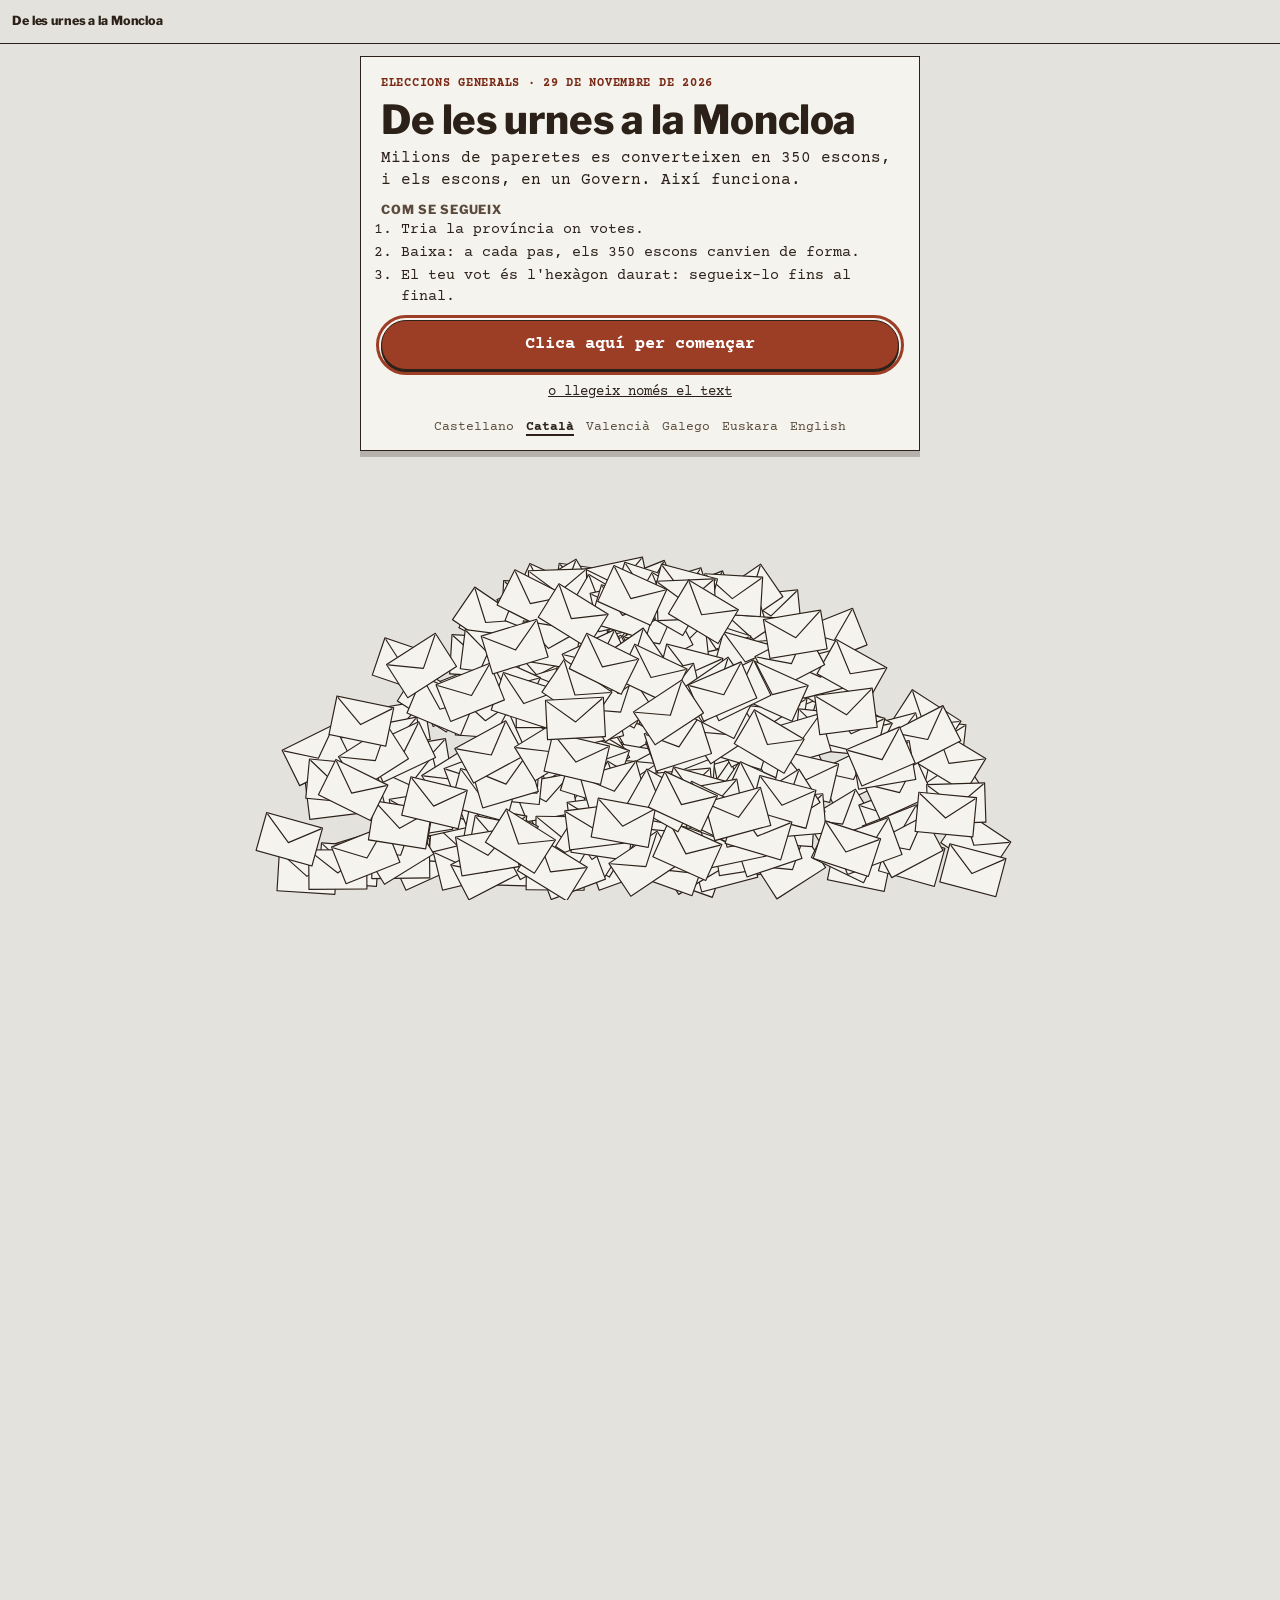
==== ca/index.html @ 4e06d9ca "Detalles de lectura: subrayado del glosario sin descolocar las líneas, nota que lo explica, el calen" ====
<!DOCTYPE html>
<!-- Generado con herramientas/idiomas.py a partir de index.html, idiomas/ca.txt y js/idiomas/ca.js. No editar a mano. -->
<html lang="ca">
<head>
<meta charset="utf-8">
<meta name="viewport" content="width=device-width, initial-scale=1">
<title>De les urnes a la Moncloa · Com funcionen les eleccions del 29N</title>
<meta name="description" content="Què es vota el 29N i com es passa d'una papereta a un Govern, explicat amb els 350 escons del Congrés.">
<meta name="author" content="Guillermo Astiaso">
<meta name="theme-color" content="#E4E2DC">
<link rel="canonical" href="https://gastiaso.github.io/de-las-urnas-a-la-moncloa/ca/">
<link rel="alternate" hreflang="es" href="https://gastiaso.github.io/de-las-urnas-a-la-moncloa/">
<link rel="alternate" hreflang="ca" href="https://gastiaso.github.io/de-las-urnas-a-la-moncloa/ca/">
<link rel="alternate" hreflang="ca-valencia" href="https://gastiaso.github.io/de-las-urnas-a-la-moncloa/va/">
<link rel="alternate" hreflang="gl" href="https://gastiaso.github.io/de-las-urnas-a-la-moncloa/gl/">
<link rel="alternate" hreflang="eu" href="https://gastiaso.github.io/de-las-urnas-a-la-moncloa/eu/">
<link rel="alternate" hreflang="en" href="https://gastiaso.github.io/de-las-urnas-a-la-moncloa/en/">
<link rel="alternate" hreflang="x-default" href="https://gastiaso.github.io/de-las-urnas-a-la-moncloa/">
<link rel="icon" href="../img/favicon.svg" type="image/svg+xml">
<link rel="apple-touch-icon" href="../img/icono-180.png">
<meta property="og:type" content="website">
<meta property="og:locale" content="ca_ES">
<meta property="og:site_name" content="De les urnes a la Moncloa">
<meta property="og:title" content="De les urnes a la Moncloa">
<meta property="og:description" content="Què es vota el 29N i com es passa d'una papereta a un Govern, explicat amb els 350 escons del Congrés.">
<meta property="og:url" content="https://gastiaso.github.io/de-las-urnas-a-la-moncloa/ca/">
<meta property="og:image" content="https://gastiaso.github.io/de-las-urnas-a-la-moncloa/img/compartir.jpg">
<meta property="og:image:width" content="1200">
<meta property="og:image:height" content="630">
<meta property="og:image:alt" content="Els 350 escons del Congrés dibuixats com a hexàgons sobre el mapa d'Espanya, amb el títol «De las urnas a la Moncloa».">
<meta name="twitter:card" content="summary_large_image">
<link rel="preload" href="../fuentes/courier-prime-latin-400-normal.woff2" as="font" type="font/woff2" crossorigin>
<link rel="preload" href="../fuentes/libre-franklin-latin-800-normal.woff2" as="font" type="font/woff2" crossorigin>
<link rel="stylesheet" href="../css/estilo.css">
<noscript><style>
/* sin JavaScript: todo el texto seguido, sin escenario ni juegos */
.bar button,#sliders,#apostar,#resto,.calc,#sen,.selProv,label.sel,.solo-js,#repetirReparto{display:none}
.tip{display:block;position:static;grid-column:1/-1;margin:0 0 8px 122px;background:transparent;color:var(--ink);padding:0}
main{width:auto;max-width:680px;margin:0 auto;padding:56px 10px 24px}.paso{min-height:0;margin-bottom:12px}.pie{width:auto}
</style></noscript>
</head>
<body>
<a class="saltar" href="#salida" id="saltar">Llegeix només el text, sense animació</a>
<header class="bar">
<b>De les urnes a la Moncloa</b>
<button type="button" id="donde" aria-expanded="false" aria-controls="indice">Sortida ▾</button>
</header>
<nav id="indice" hidden aria-label="Ves a un pas"></nav>
<p id="anuncio" class="vh" role="status" aria-live="polite"></p>
<main>

<section class="paso corta" data-k="0" id="salida">
<div class="portada">
<h1>De les urnes a la Moncloa</h1>
<p>Què votes el 29N i com es passa de la teva papereta a un Govern, amb els 350 escons del Congrés.</p>
<p class="nota solo-js">Baixa per començar ↓</p>
<noscript><p class="nota">Aquest navegador no executa JavaScript: només es mostra el text, sense l'escena ni els jocs.</p></noscript>
<p class="prueba" id="avisoPrueba" hidden></p>
<nav class="idiomas" aria-label="Idioma" translate="no">
<a href="../" lang="es" hreflang="es">Castellano</a>
<a href="../ca/" lang="ca" hreflang="ca" aria-current="page">Català</a>
<a href="../va/" lang="ca-valencia" hreflang="ca-valencia">Valencià</a>
<a href="../gl/" lang="gl" hreflang="gl">Galego</a>
<a href="../eu/" lang="eu" hreflang="eu">Euskara</a>
<a href="../en/" lang="en" hreflang="en">English</a>
</nav>
</div>
</section>

<section class="paso" data-k="1">
<article class="tarjeta" aria-labelledby="tit1">
<div class="cuerpo">
<h2 id="tit1">1 · Què es vota</h2>
<p>El 29N no esculls president: esculls els 350 diputats del Congrés, que són els qui l'escullen. Els seus seients, els <button type="button" class="glos" data-g="escano">escons</button>, es reparteixen per <button type="button" class="glos" data-g="circ">circumscripcions</button>: a la pràctica, per províncies.</p>
<p class="nota solo-js">Toca les paraules subratllades per veure què volen dir.</p>
<label class="sel" for="prov">Tria la teva província</label>
<select id="prov" class="selProv"></select>
<p id="provTxt" aria-live="polite"></p>
<p class="nota solo-js">Al mapa, cada hexàgon és un escó: les províncies creixen o s'encongeixen segons els escons que reparteixen, dins de la silueta d'Espanya. Les Canàries, a baix a l'esquerra.</p>
<h3>Saber-ne més</h3>
<details><summary>Per què algunes províncies tenen més escons</summary>
<p>Cada província té d'entrada dos escons; Ceuta i Melilla, un cadascuna. Són 102. Els altres 248 es reparteixen segons la població.</p>
<p>El compte es fa així: es divideix la població de totes les províncies per 248 i en surt una quota. Cada província rep tants escons com vegades cap aquesta quota en la seva població. Els que sobren van a les províncies que s'han quedat més a prop d'aconseguir-ne un més.</p>
<p>Per al 29N s'ha fet servir el padró a 1 de gener de 2025, i la quota és d'uns 197.000 habitants. Madrid en suma 36 als seus dos de sortida i n'escull 38; Sòria no arriba a la quota i es queda amb els seus dos.</p>
<p class="nota">Fonts: LOREG (la llei electoral), art. 162; Reial decret 806/2026, annex; Reial decret 1117/2025, annex. La xifra de 102 és la suma de 50 províncies per dos, més Ceuta i Melilla. La quota (197.355) és un càlcul propi, i amb ella surt exactament el repartiment del decret.</p>
</details>
<details><summary>Qui pot votar</summary>
<p>Poden votar els espanyols majors d'edat que estiguin inscrits al <button type="button" class="glos" data-g="censo">cens electoral</button>. La llei només treu el dret de vot a qui sigui condemnat en ferm a perdre'l, i el Codi Penal vigent ja no preveu aquesta pena.</p>
<p>Es vota en persona, a la mesa que et toca, i una sola vegada. Per identificar-te serveix el DNI, el passaport o el carnet de conduir amb foto. El 29N també serveix el DNI al mòbil (aplicació MiDNI); el carnet de conduir de l'aplicació miDGT, no.</p>
<p class="nota">Fonts: LOREG, arts. 2, 3, 4 i 85; Codi Penal, art. 39; Junta Electoral Central, Acord 334/2026.</p>
</details>
<details><summary>Per què el 29 de novembre</summary>
<p>El president del Govern va avançar les eleccions: el decret que va dissoldre les Corts va sortir al BOE, el butlletí oficial de l'Estat, el 6 d'octubre. La llei fixa la votació 54 dies després de la convocatòria, i això cau en diumenge 29 de novembre.</p>
<p>Si un dia calgués repetir les eleccions, el termini seria més curt: 47 dies.</p>
<p class="nota">Fonts: Constitució, art. 115; LOREG, art. 42.1 i disposició addicional setena; Reial decret 806/2026, arts. 1 i 2, publicat al BOE del 6 d'octubre de 2026. El 29 de novembre és el càlcul del dia 54.</p>
</details>
<details><summary>Com és anar a votar</summary>
<p>Els col·legis obren de 9:00 a 20:00, sense interrupció. Votes dues vegades: una papereta blanca per al Congrés i una altra de color sèpia per al Senat, cadascuna al seu sobre.</p>
<p>Pots fer servir la cabina, però no és obligatori. A la mesa dius el teu nom i t'identifiques; el president el repeteix en veu alta, diu «vota» i tu fiques el sobre a l'urna.</p>
<p>El vot és secret: ningú et pot obligar a dir què has votat. Si no pots llegir o manejar les paperetes, et pot ajudar una persona de la teva confiança.</p>
<p class="nota">Fonts: LOREG, arts. 5, 84, 86 i 87; Reial decret 605/1999, art. 4.</p>
</details>
<details><summary>Qui hi ha a la mesa</summary>
<p>La <button type="button" class="glos" data-g="mesael">mesa electoral</button> són tres persones: un president i dos vocals. Surten per sorteig entre els votants d'aquesta mesa que saben llegir i escriure i tenen menys de setanta anys. És obligatori.</p>
<p>Quan tanca el col·legi, ells obren l'urna i compten els vots en públic, d'un en un i en veu alta.</p>
<p class="nota">Fonts: LOREG, arts. 25, 26, 27 i 95.</p>
</details>
<details><summary>Qui vigila les eleccions</summary>
<p>Les <button type="button" class="glos" data-g="junta">juntes electorals</button>. Vetllen perquè el procés sigui net i igual per a tothom, resolen queixes i recursos, vigilen les enquestes i fan el recompte oficial.</p>
<p>Hi ha una Junta Electoral Central, a Madrid, una a cada província i d'altres de zona. La Central la formen vuit magistrats del Tribunal Suprem, escollits per sorteig, i cinc catedràtics de Dret, Ciència Política o Sociologia proposats pels partits amb diputats. A les provincials i a les de zona també són majoria els jutges.</p>
<p class="nota">Fonts: LOREG, arts. 8, 9, 10, 11, 19, 69 i 103.</p>
</details>
<details><summary>Què són les Corts i per a què serveixen</summary>
<p>Les <button type="button" class="glos" data-g="cortes">Corts Generals</button> són el Congrés i el Senat junts. Fan les lleis, aproven els pressupostos i controlen el Govern. S'escullen per a quatre anys.</p>
<p>De les dues cambres, el Congrés és la que escull el president del Govern i la que pot aixecar els <button type="button" class="glos" data-g="veto">vets</button> del Senat.</p>
<p class="nota">Fonts: Constitució, arts. 66, 68.4, 69.6, 90 i 99.</p>
</details>
<details><summary>Com són les llistes</summary>
<p>Al Congrés votes una <button type="button" class="glos" data-g="lista">llista</button> sencera d'un partit, amb tants noms com escons reparteix la teva província. No pots ratllar ningú ni canviar l'ordre: el vot seria nul.</p>
<p>Les llistes alternen dones i homes. S'hi pot presentar qualsevol espanyol major d'edat amb dret de vot, tret d'alguns càrrecs, com ara jutges, militars o policies en actiu.</p>
<p class="nota">Fonts: LOREG, arts. 6, 44 bis, 46 i 96.</p>
</details>
</div>
</article>
</section>

<section class="paso" data-k="2">
<article class="tarjeta" aria-labelledby="tit2">
<div class="cuerpo">
<h2 id="tit2">2 · Del vot a l'escó</h2>
<p id="betIntro"></p>
<div id="sliders"></div>
<p id="resto" style="font-weight:700;margin-top:6px"></p>
<p id="betErr" class="err" role="alert" hidden>Reparteix tots els escons abans d'apostar.</p>
<button type="button" class="pill" id="apostar">Aposta</button>
<div id="betRes" hidden>
<p class="res" id="betHit"></p>
<p style="font-size:14px">El partit E no arriba a la <button type="button" class="glos" data-g="barrera">barrera</button> del 3 % i queda fora. Sense ella tampoc hauria tret escó, ni a Madrid: als petits els frena que hi hagi pocs escons.</p>
<button type="button" class="pill sec" id="reapostar">Torna a apostar</button>
</div>
<h3>Saber-ne més</h3>
<details><summary>Com es fa el repartiment</summary>
<p>Es divideixen els vots de cada partit per 1, 2, 3 i així successivament. Els escons van, d'un en un, als resultats més alts de tota la taula. És la <button type="button" class="glos" data-g="dhondt">regla D'Hondt</button>.</p>
<p>Aquesta és la taula de la teva província amb els partits de l'exemple. En color teula, les divisions que s'enduen escó, numerades en l'ordre en què l'aconsegueixen:</p>
<div class="tabla" id="cocientes"></div>
<p id="pasoReparto" class="paso-reparto"></p>
<button type="button" class="pill sec" id="repetirReparto">Mira el repartiment escó a escó</button>
<p>La mateixa llei posa un exemple: amb 480.000 vots repartits entre sis partits i 8 escons, el partit més votat se n'enduu quatre, el segon dos, i el tercer i el quart, un cadascun.</p>
<p class="nota">Font: LOREG, art. 163. A la taula, els percentatges inventats fan de vots.</p>
</details>
<details><summary>Des de quan es fa servir</summary>
<p>La regla D'Hondt es fa servir des del 1977. La va fixar el reial decret llei de normes electorals del març d'aquell any, que va regular les primeres eleccions després de la Llei per a la reforma política (la que va obrir pas a les primeres eleccions democràtiques), ja amb 350 diputats. Ja en deia «regla d'Hondt», ja posava la barrera en el 3 % i ja portava el mateix exemple de 480.000 vots que porta avui la llei.</p>
<p>Aquell decret la presentava com un fre perquè el Congrés no quedés massa fragmentat. I el repartiment d'aleshores era un altre: Madrid escollia 32 diputats, Barcelona 33 i Sòria 3.</p>
<p class="nota">Font: Reial decret llei 20/1977, de 18 de març, sobre normes electorals: preàmbul i arts. 19 i 20.</p>
</details>
<details><summary>La barrera del 3 %</summary>
<p>Abans de repartir s'aparten els partits que no arriben al 3 % dels <button type="button" class="glos" data-g="validos">vots vàlids</button> de la província. Els seus vots no es passen a ningú: senzillament no entren a la taula.</p>
<p>La barrera es mesura província a província, no a tot Espanya. A la pràctica només pot ser decisiva on es reparteixen molts escons, com Madrid o Barcelona: a la resta de províncies, per treure'n un cal força més del 3 %.</p>
<p class="nota">Font: LOREG, art. 163. On pot ser decisiva la barrera és un càlcul propi a partir de la regla.</p>
</details>
<details><summary>Blanc, nul i abstenció</summary>
<p>El <button type="button" class="glos" data-g="blanco">vot en blanc</button> és un sobre buit. És vàlid: no va a cap partit, però compta en el total i per això apuja una mica el llistó del 3 %.</p>
<p>El <button type="button" class="glos" data-g="nulo">vot nul</button> no compta per al repartiment. És nul, per exemple, el vot amb una papereta ratllada o amb afegits, o en un sobre que no és l'oficial. Si hi poses dues paperetes del mateix partit, val com un sol vot.</p>
<p>Qui no va a votar s'absté: no entra en cap compte.</p>
<p class="nota">Fonts: LOREG, arts. 96 i 108.</p>
</details>
<details><summary>Què passa si hi ha empat</summary>
<p>Si dos partits empaten en una divisió, l'escó és per al que té més vots en total. Si també empaten en això, se sorteja.</p>
<p class="nota">Font: LOREG, art. 163.</p>
</details>
<details><summary>Qui ocupa cada escó</summary>
<p>Els escons d'un partit són per als primers de la seva llista, per ordre. Si un diputat renuncia o mor, entra el següent de la mateixa llista o un <button type="button" class="glos" data-g="suplente">suplent</button>. No cal tornar a votar.</p>
<p class="nota">Fonts: LOREG, arts. 163 i 164.</p>
</details>
<details><summary>Ceuta i Melilla</summary>
<p>Cadascuna escull un sol diputat, de manera que no hi ha res a repartir: guanya qui treu més vots.</p>
<p class="nota">Font: LOREG, art. 163.2.</p>
</details>
<details><summary>L'últim escó</summary>
<p>L'últim escó de cada província sol ser el més disputat. Se l'enduu el partit amb la següent divisió més alta, i de vegades un altre es queda molt a prop.</p>
<p>Quan hi hagi resultats, al pas 10 veuràs per quants vots es va decidir a la teva província.</p>
<p class="nota">Explicació pròpia a partir de la regla de l'art. 163 de la LOREG.</p>
</details>
</div>
</article>
</section>

<section class="paso" data-k="3">
<article class="tarjeta" aria-labelledby="tit3">
<div class="cuerpo">
<h2 id="tit3">3 · On votes</h2>
<p id="hab" aria-live="polite"></p>
<p>Els mateixos percentatges no donen el mateix a tot arreu. Com menys escons reparteix una província, menys partits hi entren.</p>
<ul class="lista" id="comp"></ul>
<h3>Saber-ne més</h3>
<details><summary>Quants habitants hi ha darrere de cada escó</summary>
<p>Els escons es reparteixen per població, però amb un mínim de dos per província. Per això cada diputat d'una província petita representa molts menys habitants.</p>
<p>Per al 29N, a Sòria hi ha un escó per cada 45.117 habitants; a Madrid, un per cada 187.817: quatre vegades més.</p>
<p>Això no vol dir que el vot valgui més a Sòria. Allà només es reparteixen dos escons, i els vots a qui no quedi entre els dos primers no escullen ningú. A Madrid, amb 38, gairebé tots els vots van a partits que treuen algun escó.</p>
<p>El compte és d'habitants, no de votants: inclou menors i estrangers, que no voten en aquestes eleccions.</p>
<ol class="barras" id="barrasHab" aria-label="Habitants per escó a cada circumscripció, de menys a més"></ol>
<p class="nota">Fonts: Reial decret 1117/2025, annex (padró a 1 de gener de 2025); Reial decret 806/2026, annex; LOREG, arts. 2 i 162. Habitants per escó: càlcul propi, població dividida per escons.</p>
</details>
<details><summary>Per què passa</summary>
<p>Amb dos escons hi entren, com a molt, els dos partits més votats. Amb 38, fins i tot un partit amb el 9 % n'aconsegueix uns quants. La regla és la mateixa; canvia la mida de la província.</p>
<p>A l'exemple, amb dos escons no n'hi ha prou ni amb un 17 %. A les províncies petites, el llistó de debò és molt per sobre del 3 %.</p>
<p class="nota">Exemple propi: els mateixos cinc partits inventats i els mateixos percentatges a les dues províncies.</p>
</details>
<details><summary>Què diu la Constitució i què diu la llei</summary>
<p>La Constitució fixa tres coses: que el Congrés tingui entre 300 i 400 diputats, que cada província sigui una circumscripció amb un mínim d'escons i que el repartiment sigui proporcional.</p>
<p>La resta la decideix la llei electoral: que siguin 350, que cada província en tingui dos d'entrada, la regla D'Hondt i la barrera del 3 %.</p>
<p>Canviar la llei electoral exigeix <button type="button" class="glos" data-g="absoluta">majoria absoluta</button> del Congrés, perquè és una <button type="button" class="glos" data-g="organica">llei orgànica</button>. Canviar la Constitució exigeix força més.</p>
<p class="nota">Fonts: Constitució, arts. 68 i 81; LOREG, arts. 162 i 163.</p>
</details>
<details><summary>Quantes províncies hi ha de cada mida</summary>
<p id="tamanos"></p>
<p class="nota">Càlcul propi a partir de l'annex del Reial decret 806/2026.</p>
</details>
</div>
</article>
</section>

<section class="paso" data-k="4">
<article class="tarjeta" aria-labelledby="tit4">
<div class="cuerpo">
<h2 id="tit4">4 · El Senat</h2>
<p>Al Senat es vota diferent: marques persones, no llistes. En una província pots marcar fins a tres noms i surten escollides les quatre persones més votades.</p>
<fieldset id="sen"><legend class="nota">Prova de marcar (noms inventats)</legend></fieldset>
<p id="senTxt" style="font-weight:700"></p>
<p>El Senat no escull el president ni el fa caure. Sense ell no es reforma la Constitució, i escull una part del Tribunal Constitucional i del Consell General del Poder Judicial.</p>
<h3>Saber-ne més</h3>
<details><summary>La clau de la reforma constitucional</summary>
<p>Per reformar la Constitució calen tres cinquens del Congrés i tres cinquens del Senat. Si el Senat no arriba a tres cinquens, queda una altra via: que ho aprovi per majoria absoluta i que el Congrés ho aprovi per dos terços. Sense la majoria absoluta del Senat, la reforma no tira endavant.</p>
<p>Les reformes més profundes, les que toquen el títol preliminar (els principis de partida, com la sobirania o la unitat), els drets fonamentals o la Corona, exigeixen dos terços de cada cambra, dissoldre les Corts, que les noves ratifiquin la decisió i aprovin el text per dos terços, i un referèndum.</p>
<p>A la pràctica, qui tingui la meitat del Senat o més pot bloquejar qualsevol reforma, i qui en tingui més d'un terç, les més profundes. A més, en la resta de reformes, una desena part dels senadors o dels diputats pot exigir un referèndum.</p>
<p>Aquests comptes es fan sobre tots els senadors, inclosos els que designen els parlaments autonòmics, no només sobre els 209 que es voten.</p>
<p class="nota">Fonts: Constitució, arts. 167 i 168. Les xifres de bloqueig són un càlcul propi a partir d'aquestes majories.</p>
</details>
<details><summary>Nomenaments que passen pel Senat</summary>
<p>El Senat proposa quatre dels dotze magistrats del Tribunal Constitucional i escull deu dels vint vocals del Consell General del Poder Judicial, l'òrgan que governa els jutges; els altres deu, el Congrés. En tots dos casos calen tres cinquens dels senadors.</p>
<p>Això vol dir que qui tingui més de dos cinquens del Senat pot impedir aquests nomenaments.</p>
<p class="nota">Fonts: Constitució, arts. 122.3 i 159.1; Llei orgànica del poder judicial, art. 567.2. El bloqueig és un càlcul propi a partir de la majoria de tres cinquens.</p>
</details>
<details><summary>Illes, Ceuta i Melilla</summary>
<p>Gran Canària, Mallorca i Tenerife escullen tres senadors i s'hi marquen dos noms. Ceuta i Melilla n'escullen dos i se'n marquen dos. A la resta d'illes se n'escull un i se'n marca un.</p>
<p>Eivissa i Formentera escullen per separat després de la reforma constitucional del maig de 2026.</p>
<p>En total s'escullen així 209 senadors.</p>
<p class="nota">Fonts: Reial decret 806/2026, art. 3; LOREG, arts. 165 i 166; Constitució, art. 69. El total de 209 és una suma pròpia a partir del decret.</p>
</details>
<details><summary>Com és la papereta</summary>
<p>És una sola papereta, de color sèpia, amb totes les candidatures: cada partit amb els seus candidats a sota i un requadre davant de cada nom. Marques amb una creu qui triïs, com a molt tres, i poden ser de partits diferents: la llei només limita quants.</p>
<p>Si en marques més dels permesos, el vot és nul. Si no marques ningú, és un vot en blanc.</p>
<p class="nota">Fonts: Reial decret 605/1999, art. 4 i annex 3; LOREG, arts. 96, 166 i 172.3.</p>
</details>
<details><summary>Per a què serveix el Senat</summary>
<p>La Constitució el defineix com la cambra de representació territorial. Revisa les lleis que li arriben del Congrés: té dos mesos per canviar-les o per vetar-les. El Congrés pot aixecar aquest <button type="button" class="glos" data-g="veto">vet</button>.</p>
<p>Hi ha una cosa que només pot autoritzar el Senat, per majoria absoluta: que el Govern obligui una comunitat autònoma a complir la llei. És l'article 155.</p>
<p>També pot proposar lleis, crear comissions d'investigació i, amb 50 senadors, impugnar una llei davant del Tribunal Constitucional.</p>
<p class="nota">Fonts: Constitució, arts. 69, 76, 87.1, 90, 155 i 162.1.</p>
</details>
<details><summary>El que el Senat no pot fer</summary>
<p>No vota la <button type="button" class="glos" data-g="investidura">investidura</button> ni la <button type="button" class="glos" data-g="censura">moció de censura</button>: això és només cosa del Congrés. Tampoc decideix sobre els <button type="button" class="glos" data-g="decretoley">decrets llei</button> del Govern ni sobre els estats d'alarma, excepció i setge.</p>
<p>Pot demanar explicacions al Govern cada setmana, però no fer-lo caure.</p>
<p class="nota">Fonts: Constitució, arts. 86, 99, 111, 113 i 116.</p>
</details>
<details><summary>Si el Senat té una altra majoria</summary>
<p>Si al Senat hi mana una majoria diferent de la del Congrés, pot endarrerir les lleis dos mesos i obligar el Congrés a votar-les una altra vegada. I pot bloquejar les reformes constitucionals i els nomenaments que exigeixen tres cinquens.</p>
<p>El que no pot fer és aturar una llei per sempre: el Congrés té l'última paraula.</p>
<p class="nota">Explicació pròpia a partir dels arts. 90, 122.3, 159.1, 167 i 168 de la Constitució.</p>
</details>
<details><summary>Els senadors que no es voten</summary>
<p>A més dels escollits a les urnes, cada parlament autonòmic designa un senador, més un altre per cada milió d'habitants de la seva comunitat. Són els <button type="button" class="glos" data-g="designacion">senadors per designació</button>.</p>
<p>No s'escullen el 29N, però compten igual que els altres: les majories del Senat es calculen sobre tots els senadors, no només sobre els 209 que surten de les urnes.</p>
<p>Si un senador escollit a les urnes deixa l'escó, l'ocupa el seu suplent.</p>
<p class="nota">Fonts: Constitució, art. 69.5; LOREG, arts. 165.4 i 166.2.</p>
</details>
</div>
</article>
</section>

<section class="paso" data-k="5">
<article class="tarjeta" aria-labelledby="tit5">
<div class="cuerpo">
<h2 id="tit5">5 · Les majories</h2>
<p>Per escollir president a la primera cal la <button type="button" class="glos" data-g="absoluta">majoria absoluta</button>: 176 sís de 350. Si no surt, 48 hores després n'hi ha prou amb la <button type="button" class="glos" data-g="simple">majoria simple</button>: més sís que nos.</p>
<p class="nota">En color teula, a l'<button type="button" class="glos" data-g="hemiciclo">hemicicle</button>, els 176 escons que calen per passar de la meitat.</p>
<h3>Saber-ne més</h3>
<details><summary>Per què l'abstenció pesa diferent</summary>
<p>A la primera votació només compten els sís: cal reunir-ne 176, i qui s'absté no ajuda.</p>
<p>A la segona es comparen sís i nos. Aquí, abstenir-se en lloc de votar «no» sí que ajuda el candidat, perquè hi ha un no menys per superar.</p>
<p class="nota">Explicació pròpia a partir de l'art. 99.3 de la Constitució.</p>
</details>
<details><summary>Altres majories</summary>
<p>La majoria absoluta (176) també cal per aprovar les lleis orgàniques i la moció de censura.</p>
<p>Tres cinquens (210): reformar la Constitució, proposar magistrats del Tribunal Constitucional i escollir vocals del Consell General del Poder Judicial.</p>
<p>Dos terços (234): les reformes constitucionals més profundes.</p>
<p class="nota">Fonts: Constitució, arts. 81, 99, 113, 159, 167 i 168; Llei orgànica del poder judicial, art. 567.2. Les xifres 210 i 234 són el càlcul sobre 350 diputats.</p>
</details>
<details><summary>El dia a dia: quòrum i majoria simple</summary>
<p>Perquè una votació valgui hi ha de ser present més de la meitat de la cambra: és el <button type="button" class="glos" data-g="quorum">quòrum</button>. Les decisions corrents s'aproven amb més vots a favor que en contra entre els presents.</p>
<p>Si hi ha empat, es vota una altra vegada. Si persisteix, es fa una pausa i es vota una tercera vegada. Si continua l'empat, la proposta es dona per rebutjada.</p>
<p class="nota">Fonts: Constitució, art. 79; Reglament del Congrés, arts. 78, 79 i 88.</p>
</details>
<details><summary>Lleis orgàniques i decrets llei</summary>
<p>Les lleis orgàniques tracten els assumptes de més pes: els drets fonamentals, els estatuts d'autonomia o les regles electorals. Necessiten majoria absoluta del Congrés.</p>
<p>El <button type="button" class="glos" data-g="decretoley">decret llei</button> és la via del Govern per a casos urgents: l'aprova ell sol i entra en vigor, però el Congrés té trenta dies per mantenir-lo o tombar-lo.</p>
<p class="nota">Fonts: Constitució, arts. 81 i 86.</p>
</details>
<details><summary>Moció de censura i qüestió de confiança</summary>
<p>La <button type="button" class="glos" data-g="censura">moció de censura</button> és la manera de canviar de president sense eleccions. La signen almenys 35 diputats, porta el nom d'un candidat i necessita majoria absoluta. Si tira endavant, aquest candidat passa a ser president.</p>
<p>La <button type="button" class="glos" data-g="confianza">qüestió de confiança</button> va al revés: la demana el mateix president. En té prou amb la majoria simple. Si la perd, dimiteix i es busca un nou president.</p>
<p class="nota">Fonts: Constitució, arts. 112, 113 i 114. Els 35 diputats són la desena part de 350.</p>
</details>
<details><summary>Els pressupostos</summary>
<p>Els prepara el Govern i els aproven les Corts. Si l'any comença sense pressupostos nous, continuen valent els de l'any anterior fins que se n'aprovin uns de nous.</p>
<p>Així, un Govern que no aconsegueix aprovar els seus pressupostos pot continuar governant amb els comptes d'un altre any.</p>
<p class="nota">Font: Constitució, art. 134.</p>
</details>
</div>
</article>
</section>

<section class="paso" data-k="6">
<article class="tarjeta" aria-labelledby="tit6">
<div class="cuerpo">
<h2 id="tit6">6 · Pactes</h2>
<p>Si cap partit no arriba tot sol a 176, cal pactar. És president qui reuneix més sís que nos, sigui o no del partit més votat.</p>
<p>Toca cada partit per canviar el seu vot a la <button type="button" class="glos" data-g="investidura">investidura</button>: no, sí o <button type="button" class="glos" data-g="abstencion">abstenció</button>. Cada combinació és la investidura d'un candidat concret: tu decideixes de qui.</p>
<p class="nota" id="calcNota"></p>
<div class="calc" id="calc6"></div>
<p class="nota">ERC: Esquerra Republicana de Catalunya · PNV: Partit Nacionalista Basc · BNG: Bloc Nacionalista Gallec · CC: Coalició Canària · UPN: Unió del Poble Navarrès.</p>
<h3>Saber-ne més</h3>
<details><summary>Com es dona suport a un candidat</summary>
<p>Un partit pot ajudar un candidat amb el seu vot: amb un sí, o abstenint-se perquè en tingui prou amb la segona votació. I pot anar més enllà: entrar al Govern amb ell (una coalició) o quedar-se'n fora i pactar el seu suport, per a tota la legislatura o llei a llei.</p>
<p>La investidura només obre la porta: després, cada llei i cada pressupost necessiten la seva pròpia majoria. El que es demana a canvi no és a cap llei: és negociació política.</p>
<p class="nota">Explicació pròpia. Les majories, a l'art. 99 de la Constitució.</p>
</details>
<details><summary>Per què es mouen partits sencers</summary>
<p>La calculadora mou partits sencers perquè els diputats voten gairebé sempre el que decideix el seu partit: és la disciplina de vot.</p>
<p>No és una obligació legal. La Constitució diu que diputats i senadors no estan subjectes a mandat imperatiu: ningú els pot obligar legalment a votar en un sentit.</p>
<p class="nota">Font: Constitució, art. 67.2. La disciplina de vot és una explicació pròpia.</p>
</details>
<details><summary>Com es vota la investidura</summary>
<p>D'un en un i en veu alta. Es crida cada diputat per ordre alfabètic del primer cognom, començant per un de triat per sorteig, i respon «sí», «no» o «abstenció». Els membres del Govern que són diputats i la <button type="button" class="glos" data-g="mesa">Mesa del Congrés</button> voten al final.</p>
<p>Abans hi ha debat: el candidat explica el seu programa sense límit de temps i cada <button type="button" class="glos" data-g="grupo">grup parlamentari</button> li respon durant mitja hora.</p>
<p class="nota">Fonts: Reglament del Congrés, arts. 85, 86 i 171.</p>
</details>
<details><summary>Si la investidura falla</summary>
<p>Si el candidat no surt escollit, el Rei pot fer noves propostes. Però el rellotge ja corre: dos mesos després de la primera votació, si no hi ha president, es dissolen les Corts i es torna a votar.</p>
<p>Ha passat dues vegades. El 2016 i el 2019 ningú va aconseguir la investidura a temps i es van repetir les eleccions.</p>
<p>En una repetició tot va més de pressa: es vota 47 dies després de la convocatòria, no 54.</p>
<p class="nota">Fonts: Constitució, art. 99; LOREG, art. 42 i disposició addicional setena (afegida per la Llei orgànica 2/2016); reials decrets 184/2016 i 551/2019.</p>
</details>
<details><summary>D'on surten aquests escons</summary>
<p>Són els escons que cada partit va treure a les últimes eleccions generals, les del 23 de juliol de 2023. No són una enquesta ni una estimació.</p>
<p>Amb ells, la investidura del novembre de 2023 va sortir a la primera: 179 sís i 171 nos. Prova de repetir-la, o busca altres combinacions.</p>
<p>Els escons del 29N seran al pas 12 quan hi hagi resultats.</p>
<p class="nota">Fonts: Junta Electoral Central, resultats de les eleccions del 23 de juliol de 2023 (BOE de l'1 de setembre de 2023; els 121 escons del PSOE inclouen els 19 del PSC); Diari de Sessions del Congrés, Ple núm. 8, de 16 de novembre de 2023.</p>
</details>
<details><summary>Per què aquí no hi ha enquestes</summary>
<p>La llei prohibeix publicar, difondre o reproduir sondejos electorals durant els cinc dies anteriors a la votació: per al 29N, del 24 al 28 de novembre. Aquesta calculadora no fa servir enquestes ni estimacions: fa servir un resultat, el de 2023.</p>
<p>Qui vigila que es compleixi és la Junta Electoral Central.</p>
<p class="nota">Font: LOREG, art. 69.7. Del 24 al 28 de novembre és el càlcul dels cinc dies.</p>
</details>
</div>
</article>
</section>

<section class="paso" data-k="7">
<article class="tarjeta" aria-labelledby="tit7">
<div class="cuerpo">
<h2 id="tit7">7 · Del 29N al Govern</h2>
<p>El termini de dos mesos per escollir president no es posa en marxa el 29N. Comença amb la primera votació d'<button type="button" class="glos" data-g="investidura">investidura</button>.</p>
<p class="nota solo-js">Toca cada data per veure què passa aquell dia.</p>
<ol class="calendario">
<li class="fase">Abans de votar</li>
<li class="hito" data-f="2026-10-06"><button type="button" class="fecha" aria-expanded="false" aria-controls="h1">dt. 6 oct.</button><span class="que">Es dissolen les Corts i es convoquen eleccions</span><span class="tip" id="h1">El Reial decret 806/2026 surt al BOE: dissol el Congrés i el Senat escollits el juliol de 2023 i fixa la votació 54 dies després, el diumenge 29 de novembre. <small>Reial decret 806/2026, arts. 1 i 2; LOREG, art. 42.1.</small></span></li>
<li class="hito" data-f="2026-11-13"><button type="button" class="fecha" aria-expanded="false" aria-controls="h2">dv. 13 nov.</button><span class="que">Comença la campanya</span><span class="tip" id="h2">Quinze dies en què els partits demanen el vot amb mítings, cartells i anuncis. Arrenca a les zero hores. <small>LOREG, art. 51; Reial decret 806/2026, art. 4.</small></span></li>
<li class="hito" data-f="2026-11-19"><button type="button" class="fecha" aria-expanded="false" aria-controls="h3">dj. 19 nov.</button><span class="que">Últim dia per demanar el vot per correu</span><span class="tip" id="h3">Es demana en una oficina de Correus, en persona i amb el DNI, o per internet amb certificat electrònic. Les paperetes arriben a casa. El vot es lliura després en una oficina de Correus, identificant-se, com a molt tard el dijous 26 de novembre a les 14:00: la Junta Electoral Central ha ampliat un dia el termini legal, que acabava el 25. <small>LOREG, arts. 72 i 73; Junta Electoral Central, Instrucció 5/2023, Acord 11/2023 i ampliació del termini per al 29N (expedient 320/518). Dates: càlcul del desè dia anterior i de l'últim abans del tercer.</small></span></li>
<li class="hito" data-f="2026-11-21" data-hasta="2026-11-26"><button type="button" class="fecha" aria-expanded="false" aria-controls="h4">21-26 nov.</button><span class="que">Vot als consolats</span><span class="tip" id="h4">Qui viu a l'estranger pot dipositar el seu vot en una urna del seu consolat o ambaixada. Si l'envia per correu, ho ha de fer com a molt tard el 24 i ha d'arribar al consolat com a molt tard el 27. <small>LOREG, art. 75. Dates: càlcul dels terminis de l'article.</small></span></li>
<li class="hito" data-f="2026-11-24" data-hasta="2026-11-28"><button type="button" class="fecha" aria-expanded="false" aria-controls="h5">24-28 nov.</button><span class="que">No es poden publicar enquestes</span><span class="tip" id="h5">La llei prohibeix publicar, difondre o reproduir sondejos electorals durant els cinc dies anteriors a la votació. <small>LOREG, art. 69.7.</small></span></li>
<li class="hito" data-f="2026-11-27"><button type="button" class="fecha" aria-expanded="false" aria-controls="h6">dv. 27 nov.</button><span class="que">S'acaba la campanya</span><span class="tip" id="h6">A mitjanit s'acaben els mítings, la propaganda i els actes de campanya. <small>LOREG, art. 51; Reial decret 806/2026, art. 4.</small></span></li>
<li class="hito" data-f="2026-11-28"><button type="button" class="fecha" aria-expanded="false" aria-controls="h7">ds. 28 nov.</button><span class="que">Jornada de reflexió</span><span class="tip" id="h7">La vigília no hi pot haver propaganda ni actes de campanya. Tampoc el dia de la votació. <small>LOREG, arts. 51.3 i 53.</small></span></li>
<li class="fase">La votació</li>
<li class="hito clave" data-f="2026-11-29"><button type="button" class="fecha" aria-expanded="false" aria-controls="h8">dg. 29 nov.</button><span class="que">Es vota, de 9:00 a 20:00</span><span class="tip" id="h8">Els col·legis no tanquen en tot el dia. En acabar, cada mesa obre l'urna i compta els vots en públic. A la nit es coneix el recompte provisional. <small>LOREG, arts. 84, 95 i 98.</small></span></li>
<li class="fase">El recompte oficial</li>
<li class="hito" data-f="2026-12-04"><button type="button" class="fecha" aria-expanded="false" aria-controls="h9">dv. 4 des.</button><span class="que">Escrutini general</span><span class="tip" id="h9">Les juntes electorals fan el recompte oficial amb les actes de les meses i hi sumen el vot arribat de l'estranger. <small>LOREG, arts. 75 i 103. Data: càlcul del cinquè dia.</small></span></li>
<li class="hito" data-f="2026-12-07"><button type="button" class="fecha" aria-expanded="false" aria-controls="h10">dl. 7 des.</button><span class="que">Com a molt tard, s'acaba l'escrutini</span><span class="tip" id="h10">Després es proclamen els elegits. Des de la proclamació hi ha tres dies per presentar recurs; els recursos els resol el Tribunal Suprem. <small>LOREG, arts. 107.2, 108 i 112. Data: càlcul del vuitè dia.</small></span></li>
<li class="fase">Les noves Corts</li>
<li class="hito clave" data-f="2026-12-23"><button type="button" class="fecha" aria-expanded="false" aria-controls="h11">dc. 23 des.</button><span class="que">Es constitueixen el Congrés i el Senat</span><span class="tip" id="h11">A les deu del matí, cada cambra en la seva sessió constitutiva. Al Congrés presideix al començament el diputat de més edat, s'escull la Mesa i els diputats juren o prometen la Constitució. <small>Reial decret 806/2026, art. 5; Constitució, art. 72.2; Reglament del Congrés, arts. 1 a 4 i 37.</small></span></li>
<li class="hito" data-f="2026-12-24" data-hasta="2026-12-31"><button type="button" class="fecha" aria-expanded="false" aria-controls="h12">finals de des.</button><span class="que">Es formen els grups parlamentaris</span><span class="tip" id="h12">En els cinc dies hàbils següents a la sessió constitutiva: el termini acaba els últims dies de desembre. Per regla general calen quinze diputats; hi ha una altra via amb cinc si se supera un mínim de vots. <small>Reglament del Congrés, arts. 23, 24 i 90 (els terminis per dies es compten en dies hàbils).</small></span></li>
<li class="hito" data-f="2027-01-01"><button type="button" class="fecha" aria-expanded="false" aria-controls="h13">dv. 1 gen. 2027</button><span class="que">Si no hi ha pressupostos nous, continuen els anteriors</span><span class="tip" id="h13">Es prorroguen automàticament fins que se n'aprovin uns altres. Un Govern en funcions no pot aprovar el projecte de pressupostos. <small>Constitució, art. 134.4; Llei 50/1997, art. 21.5.</small></span></li>
<li class="fase">La investidura</li>
<li class="hito abierta"><button type="button" class="fecha" aria-expanded="false" aria-controls="h14">sense data</button><span class="que">El Rei consulta i proposa un candidat</span><span class="tip" id="h14">Rep els representants dels partits amb escó i proposa un candidat a través de la presidència del Congrés. La Constitució no li posa termini. <small>Constitució, art. 99.1.</small></span></li>
<li class="hito abierta clave"><button type="button" class="fecha" aria-expanded="false" aria-controls="h15">dia D</button><span class="que">Debat i primera votació</span><span class="tip" id="h15">El candidat exposa el seu programa sense límit de temps i cada grup li respon. Necessita 176 sís. Aquí es posa en marxa el rellotge de dos mesos. <small>Constitució, art. 99; Reglament del Congrés, art. 171.</small></span></li>
<li class="hito abierta"><button type="button" class="fecha" aria-expanded="false" aria-controls="h16">D + 48 h</button><span class="que">Segona votació</span><span class="tip" id="h16">Si no va arribar a 176, n'hi ha prou amb més sís que nos. Si tampoc surt escollit, el Rei pot fer noves propostes. <small>Constitució, art. 99.3 i 99.4.</small></span></li>
<li class="hito abierta"><button type="button" class="fecha" aria-expanded="false" aria-controls="h17">D + 2 mesos</button><span class="que">Si no hi ha president, noves eleccions</span><span class="tip" id="h17">Es dissolen les Corts i es vota 47 dies després de la convocatòria. Ha passat el 2016 i el 2019. <small>Constitució, art. 99.5; LOREG, disposició addicional setena; reials decrets 184/2016 i 551/2019.</small></span></li>
<li class="hito abierta"><button type="button" class="fecha" aria-expanded="false" aria-controls="h18">amb president</button><span class="que">Nomenament i nou Govern</span><span class="tip" id="h18">El Rei nomena president el candidat investit i, a proposta seva, els ministres. Quan prenen possessió, s'acaba el Govern en funcions. <small>Constitució, arts. 62, 99.3, 100 i 101.</small></span></li>
</ol>
<h3>Saber-ne més</h3>
<details><summary>La campanya i la jornada de reflexió</summary>
<p>La campanya dura quinze dies: del divendres 13 al divendres 27 de novembre. És el temps en què els partits demanen el vot amb mítings, cartells i anuncis. Abans del 13 no poden posar cartells ni anuncis electorals.</p>
<p>El dissabte 28, la vigília, no hi pot haver propaganda ni actes de campanya: és el que es coneix com a jornada de reflexió. Tampoc n'hi pot haver el diumenge de la votació.</p>
<p class="nota">Fonts: LOREG, arts. 51 i 53; Reial decret 806/2026, art. 4. «Jornada de reflexió» és el nom d'ús comú; la llei parla del període en què la campanya ha acabat.</p>
</details>
<details><summary>Si aquell dia no hi pots anar</summary>
<p>Hi ha el vot per correu. Cal demanar-lo fins a deu dies abans de la votació (per al 29N, fins al 19 de novembre): en una oficina de Correus, en persona i amb el DNI, o per internet amb certificat electrònic. Després t'arriben les paperetes a casa.</p>
<p>El vot no es tira a una bústia: es lliura en una oficina de Correus, identificant-te, com a molt tard el dijous 26 de novembre a les 14:00. La llei fixa el termini en el dimecres 25, però la Junta Electoral Central l'ha ampliat un dia per a aquestes eleccions. Si no hi pots anar, el pot portar una altra persona amb una autorització signada per tu i una fotocòpia del teu DNI. No es paga segell.</p>
<p>Qui viu a l'estranger i està inscrit al cens de residents absents rep la documentació a casa sense demanar-la. Pot votar en una urna del seu consolat, del 21 al 26 de novembre, o enviar el vot per correu al consolat com a molt tard el 24; si arriba després del 27, no val. Aquests vots es compten el 4 de desembre, en el recompte oficial.</p>
<p class="nota">Fonts: LOREG, arts. 72, 73, 75 i 103; Junta Electoral Central, Instrucció 5/2023 i Acords 11/2023 i 328/2023. Les dates són el càlcul dels terminis d'aquests articles per al 29N.</p>
</details>
<details><summary>La nit electoral no és el resultat oficial</summary>
<p>La nit del 29N es coneix un recompte provisional, fet amb les actes de les meses. L'oficial, l'<button type="button" class="glos" data-g="escrutinio">escrutini general</button>, el fan les <button type="button" class="glos" data-g="junta">juntes electorals</button> el cinquè dia: el 4 de desembre. Aquell dia s'hi suma el vot arribat de l'estranger.</p>
<p>Ha d'estar acabat com a molt tard el vuitè dia: el 7 de desembre. Després es proclamen els elegits. Des d'aquell moment hi ha tres dies per presentar recurs, i els recursos els resol el Tribunal Suprem.</p>
<p class="nota">Fonts: LOREG, arts. 75, 98, 103, 107, 108 i 112. El 4 i el 7 de desembre són el càlcul del cinquè i el vuitè dia.</p>
</details>
<details><summary>Per què el 23 de desembre</summary>
<p>La Constitució dona 25 dies des de la votació per reunir el nou Congrés. El decret que va convocar les eleccions va fixar el 23 de desembre a les deu.</p>
<p class="nota">Fonts: Constitució, art. 68.6; Reial decret 806/2026, art. 5.</p>
</details>
<details><summary>El primer dia del Congrés</summary>
<p>Presideix el diputat de més edat, amb els dos més joves de secretaris. La primera cosa és escollir la <button type="button" class="glos" data-g="mesa">Mesa del Congrés</button>. Per presidir-la cal majoria absoluta; si no l'aconsegueix ningú, es decideix entre els dos més votats.</p>
<p>Després, els diputats juren o prometen acatar la Constitució i el Congrés queda constituït.</p>
<p>Per ser diputat de ple dret cal lliurar el document que l'acredita com a elegit i la declaració d'activitats, i jurar o prometre la Constitució. Qui no ho faci en tres plens es queda sense els seus drets de diputat fins que ho faci.</p>
<p>Els <button type="button" class="glos" data-g="grupo">grups parlamentaris</button> es formen en els cinc dies hàbils següents.</p>
<p class="nota">Fonts: Reglament del Congrés, arts. 1 a 4, 20, 23, 24, 37 i 90.</p>
</details>
<details><summary>Les consultes del Rei</summary>
<p>El Rei rep els representants dels partits amb escó i després proposa un candidat, a través de la presidència del Congrés. La Constitució no li posa termini.</p>
<p>Per això el calendari té un tram sense dates: fins que no hi ha una primera votació, el rellotge de dos mesos no compta.</p>
<p class="nota">Font: Constitució, arts. 62 i 99.</p>
</details>
<details><summary>Qui governa mentrestant</summary>
<p>Després de les eleccions, el Govern sortint queda <button type="button" class="glos" data-g="funciones">en funcions</button> fins que pren possessió el nou. Despatxa els assumptes ordinaris, però no pot presentar projectes de llei ni els pressupostos.</p>
<p>El seu president tampoc pot dissoldre les Corts, ni plantejar una qüestió de confiança, ni proposar un referèndum.</p>
<p class="nota">Fonts: Constitució, art. 101; Llei 50/1997, art. 21.</p>
</details>
<details><summary>I mentre no hi ha Corts</summary>
<p>Des que es van dissoldre les cambres fins que es constitueixin les noves queda de guàrdia un grup reduït de diputats i un altre de senadors: les <button type="button" class="glos" data-g="permanente">Diputacions Permanents</button>, una a cada cambra.</p>
<p>Fa el que en aquest temps no pot fer el Congrés: mantenir o tombar els <button type="button" class="glos" data-g="decretoley">decrets llei</button> del Govern i decidir sobre els estats d'alarma, excepció i setge.</p>
<p class="nota">Fonts: Constitució, arts. 78, 86 i 116.</p>
</details>
<details><summary>Quan ja hi ha president</summary>
<p>El Rei nomena el president que ha escollit el Congrés. Després nomena els ministres que el president li proposa. Quan el nou Govern pren possessió, l'anterior deixa d'estar en funcions.</p>
<p class="nota">Fonts: Constitució, arts. 62, 99, 100 i 101.</p>
</details>
</div>
</article>
</section>

<section class="paso" data-k="8">
<article class="tarjeta" aria-labelledby="tit8">
<div class="cuerpo">
<h2 id="tit8">8 · Tancament</h2>
<p class="solo-f1">Fins aquí, les regles. El dilluns 30 de novembre s'obren cinc passos més, amb els resultats i el que passi després.</p>
<p class="solo-f2">Fins aquí, les regles. Els cinc passos que segueixen expliquen què ha passat.</p>
<details><summary>Glossari complet</summary><dl class="glosario" id="glosario"></dl></details>
<p class="fuentes" style="margin-top:8px">Fonts principals: <a href="https://www.boe.es/diario_boe/txt.php?id=BOE-A-2026-20742">Reial decret 806/2026</a>, <a href="https://www.boe.es/buscar/act.php?id=BOE-A-1978-31229">Constitució</a>, <a href="https://www.boe.es/buscar/act.php?id=BOE-A-1985-11672">LOREG (Llei orgànica del règim electoral general)</a>, <a href="https://www.boe.es/buscar/act.php?id=BOE-A-1982-5196">Reglament del Congrés</a>, <a href="https://www.boe.es/buscar/act.php?id=BOE-A-1999-8583">Reial decret 605/1999</a> i <a href="https://www.boe.es/buscar/act.php?id=BOE-A-1997-25336">Llei 50/1997</a>.</p>
<button type="button" class="pill solo-js compartir-sitio">Comparteix</button>
<button type="button" class="pill sec" id="volver">Torna a la sortida</button>
<button type="button" class="pill sec" id="soloTexto">Mostra només el text</button>
</div>
</article>
</section>

<section class="capados solo-f1" aria-labelledby="titCap">
<h2 id="titCap">A partir del 30N</h2>
<article class="tarjeta capado" data-k="9">
<p class="estacion aviso"><span>S'obre el 30N</span></p>
<p class="cap-tit">9 · Què ha passat</p>
<p>El mapa amb el color de qui ha guanyat cada escó, i els vots i els escons de cada partit.</p>
</article>
<article class="tarjeta capado" data-k="10">
<p class="estacion aviso"><span>S'obre el 30N</span></p>
<p class="cap-tit">10 · A la teva província</p>
<p>Qui s'ha endut cada escó on votes, per quants vots es va decidir l'últim i què hauria canviat amb uns altres vots.</p>
</article>
<article class="tarjeta capado" data-k="11">
<p class="estacion aviso"><span>S'obre el 30N</span></p>
<p class="cap-tit">11 · Vots i escons</p>
<p>Per què el percentatge d'escons d'un partit no coincideix amb el dels seus vots.</p>
</article>
<article class="tarjeta capado" data-k="12">
<p class="estacion aviso"><span>S'obre el 30N</span></p>
<p class="cap-tit">12 · Qui governa?</p>
<p>La calculadora d'investidura, amb els escons del 29N.</p>
</article>
<article class="tarjeta capado" data-k="13">
<p class="estacion aviso"><span>S'obre el 30N</span></p>
<p class="cap-tit">13 · El que ve</p>
<p>El calendari fins a la investidura, data a data.</p>
</article>
</section>

<section class="paso f2" data-k="9">
<article class="tarjeta" aria-labelledby="tit9">
<div class="cuerpo">
<h2 id="tit9">9 · Què ha passat</h2>
<p id="r9"></p>
<div class="tabla" id="t9"></div>
<p class="nota" id="f9"></p>
<h3>Saber-ne més</h3>
<details><summary>Com es llegeix el mapa</summary>
<p>Cada hexàgon és un escó i porta el color del partit que l'ha guanyat. Les províncies grans ocupen més perquè reparteixen més escons, no perquè tinguin més territori.</p>
<p class="nota">Explicació pròpia.</p>
</details>
<details><summary>Provisional i oficial</summary>
<p>El que es coneix la nit electoral és un recompte provisional. L'oficial el fan les juntes electorals cinc dies després, i és llavors quan s'hi suma el vot arribat de l'estranger.</p>
<p>Després es proclamen els elegits. Des d'aquell moment hi ha tres dies per presentar recurs, i els recursos els resol el Tribunal Suprem.</p>
<p class="nota">Fonts: LOREG, arts. 75, 98, 103, 108 i 112.</p>
</details>
<details><summary>Què són els vots vàlids</summary>
<p>Els percentatges es calculen sobre els vots vàlids: els que van a un partit més els vots en blanc. Els nuls queden fora.</p>
<p class="nota">Fonts: LOREG, arts. 96 i 108.</p>
</details>
</div>
</article>
</section>

<section class="paso f2" data-k="10">
<article class="tarjeta" aria-labelledby="tit10">
<div class="cuerpo">
<h2 id="tit10">10 · A la teva província</h2>
<label class="sel" for="prov2">La teva província</label>
<select id="prov2" class="selProv"></select>
<p id="r10"></p>
<ul class="lista" id="l10"></ul>
<p id="u10" style="font-weight:700"></p>
<h3>I si…?</h3>
<p>Passa vots d'un partit a un altre i mira com canvia el repartiment de la teva província. El total de vots no canvia.</p>
<div class="ysi">
<label class="sel" for="ysiDe">Treu vots a</label><select id="ysiDe"></select>
<label class="sel" for="ysiA">Dona'ls a</label><select id="ysiA"></select>
<label class="sel" for="ysiN">Quants: <output id="ysiV" for="ysiN"></output></label><input type="range" id="ysiN" min="0" value="0">
</div>
<ul class="lista" id="ysiL" aria-live="polite"></ul>
<p id="ysiT" style="font-weight:700"></p>
<h3>Saber-ne més</h3>
<details><summary>Com es calcula el que va faltar</summary>
<p>L'últim escó se l'enduu la divisió més alta que quedava a la taula. El que li va faltar al partit que es va quedar més a prop és quants vots més hauria necessitat perquè la seva divisió superés aquesta, sense que canviï res més.</p>
<p>És un càlcul sobre el paper: a la realitat, si un partit puja, d'altres baixen.</p>
<p class="nota">Càlcul propi amb la regla de l'art. 163 de la LOREG.</p>
</details>
<details><summary>Si un diputat deixa l'escó</summary>
<p>Entra el següent de la llista per la qual va sortir escollit; no es torna a votar.</p>
<p class="nota">Font: LOREG, art. 164.</p>
</details>
</div>
</article>
</section>

<section class="paso f2" data-k="11">
<article class="tarjeta" aria-labelledby="tit11">
<div class="cuerpo">
<h2 id="tit11">11 · Vots i escons</h2>
<p id="r11"></p>
<div class="tabla" id="t11"></div>
<ol class="votesc" id="g11" aria-label="Percentatge de vots i d'escons de cada partit"></ol>
<p class="nota leyenda"><i class="lv"></i> vots <i class="le"></i> escons</p>
<p id="s11" style="font-weight:700"></p>
<h3>Saber-ne més</h3>
<details><summary>Per què no coincideixen</summary>
<p>Perquè els escons no es reparteixen una vegada a tot Espanya, sinó 52 vegades: una per província. A les petites només hi entren els partits més votats, i els vots dels altres es queden sense escó.</p>
<p>A això s'afegeix, on es reparteixen molts escons, la barrera del 3 % i que la regla D'Hondt arrodoneix a favor dels partits amb més vots a cada província.</p>
<p class="nota">Explicació pròpia a partir dels arts. 162 i 163 de la LOREG.</p>
</details>
<details><summary>Què caldria canviar perquè coincidissin</summary>
<p>La província com a circumscripció, amb un mínim d'escons, és a la Constitució. Que aquest mínim siguin dos, el nombre de diputats (350), la barrera i la regla de repartiment són a la llei electoral.</p>
<p>La primera cosa exigeix reformar la Constitució. La segona, majoria absoluta del Congrés.</p>
<p class="nota">Fonts: Constitució, arts. 68 i 81; LOREG, arts. 162 i 163.</p>
</details>
</div>
</article>
</section>

<section class="paso f2" data-k="12">
<article class="tarjeta" aria-labelledby="tit12">
<div class="cuerpo">
<h2 id="tit12">12 · Qui governa?</h2>
<p>Aquests són els escons de debò. Toca cada partit per canviar el seu vot a la investidura: no, sí o abstenció.</p>
<div class="calc" id="calc12"></div>
<h3>Saber-ne més</h3>
<details><summary>Què cal mirar en una negociació</summary>
<p>Dos números. Si els sís arriben a 176, hi ha president a la primera. Si no hi arriben, el que importa és que hi hagi més sís que nos: aquí cada abstenció compta.</p>
<p class="nota">Font: Constitució, art. 99.3.</p>
</details>
<details><summary>Els diputats no estan lligats</summary>
<p>La Constitució diu que diputats i senadors no estan subjectes a mandat imperatiu: ningú els pot obligar legalment a votar en un sentit.</p>
<p class="nota">Font: Constitució, art. 67.2.</p>
</details>
</div>
</article>
</section>

<section class="paso f2" data-k="13">
<article class="tarjeta" aria-labelledby="tit13">
<div class="cuerpo">
<h2 id="tit13">13 · El que ve</h2>
<p id="r13"></p>
<ul class="lista" id="l13"></ul>
<h3>Saber-ne més</h3>
<details><summary>Si no hi ha acord</summary>
<p>Dos mesos després de la primera votació d'investidura, si no hi ha president, es dissolen les Corts i es convoquen noves eleccions. Es farien 47 dies després.</p>
<p>Ha passat dues vegades, el 2016 i el 2019.</p>
<p class="nota">Fonts: Constitució, art. 99.5; LOREG, disposició addicional setena (afegida per la Llei orgànica 2/2016); reials decrets 184/2016 i 551/2019.</p>
</details>
<details><summary>Si hi ha acord</summary>
<p>El Rei nomena el president i, a proposta seva, els ministres. El Govern en funcions s'acaba quan el nou pren possessió.</p>
<p class="nota">Fonts: Constitució, arts. 62, 99, 100 i 101.</p>
</details>
</div>
</article>
</section>

<section class="paso f2" data-k="14">
<article class="tarjeta" aria-labelledby="tit14">
<div class="cuerpo">
<h2 id="tit14">La Moncloa</h2>
<p>L'últim pas. El recorregut s'acaba quan el Congrés escull president i el nou Govern pren possessió.</p>
<button type="button" class="pill solo-js compartir-sitio">Comparteix</button>
<button type="button" class="pill sec" id="volver2">Torna a la sortida</button>
</div>
</article>
</section>

</main>
<footer class="pie">
<p><b>De les urnes a la Moncloa</b> · Guillermo Astiaso, 2026.</p>
<p>Codi amb llicència <a href="https://github.com/gastiaso/de-las-urnas-a-la-moncloa/blob/main/LICENSE">MIT</a>; textos amb llicència <a href="https://creativecommons.org/licenses/by/4.0/deed.es">CC BY 4.0</a>. Tipografies Courier Prime i Libre Franklin (llicència OFL); mapa d'hexàgons generat a partir dels límits provincials de l'IGN (CC BY 4.0).</p>
<p>Sense galetes, sense analítica i sense peticions a altres servidors. <a href="https://github.com/gastiaso/de-las-urnas-a-la-moncloa">Codi a GitHub</a>.</p>
</footer>
<script type="module">import '../js/idiomas/ca.js'; import '../js/sitio.js';</script>
</body>
</html>
---- css/estilo.css ----
/* Fuentes servidas desde el propio sitio (sin peticiones a Google): Courier Prime y Libre Franklin, licencia OFL (ver fuentes/) */
@font-face{font-family:'Courier Prime';font-style:normal;font-weight:400;font-display:swap;src:url(../fuentes/courier-prime-latin-400-normal.woff2) format('woff2')}
@font-face{font-family:'Courier Prime';font-style:normal;font-weight:700;font-display:swap;src:url(../fuentes/courier-prime-latin-700-normal.woff2) format('woff2')}
@font-face{font-family:'Libre Franklin';font-style:normal;font-weight:800;font-display:swap;src:url(../fuentes/libre-franklin-latin-800-normal.woff2) format('woff2')}
:root{--ink:#2B2118;--paper:#F5F3EE;--ground:#E4E2DC;--teja:#9C3D25;--teja2:#7A2A16;--ocre:#D2A24C;--sec:#5A4B3C}
*{box-sizing:border-box}
html,body{margin:0;background:var(--ground);color:var(--ink);font-family:'Courier Prime','Courier New',monospace;font-size:16px;line-height:1.45}
/* .995 y no 1: evita que el navegador trate la barra y el panel como opacos y recorte la escena que hay detrás */
.bar{position:fixed;top:0;left:0;right:0;height:44px;z-index:5;display:flex;align-items:center;justify-content:space-between;gap:4px;padding:0 0 0 12px;background:var(--ground);border-bottom:1.5px solid var(--ink);opacity:.995}
.bar b{font-family:'Libre Franklin',system-ui,sans-serif;font-weight:800;font-size:12.5px;letter-spacing:-0.01em;white-space:nowrap;overflow:hidden;text-overflow:ellipsis;min-width:0}
.bar button{height:44px;padding:0 10px;border:0;border-left:1.5px solid var(--ink);background:transparent;color:var(--ink);font:inherit;font-size:13px;font-weight:700;cursor:pointer;white-space:nowrap}
#donde{border-left:0;margin-left:auto;padding:0 6px}
#indice{position:fixed;top:44px;left:0;right:0;z-index:6;background:var(--paper);border-bottom:1.5px solid var(--ink);padding:8px 16px 14px;max-height:calc(100vh - 44px);overflow:auto}
#indice button{display:flex;gap:10px;width:100%;min-height:44px;align-items:center;border:0;border-top:1.5px solid var(--ink);background:transparent;color:var(--ink);font:inherit;font-size:15px;text-align:left;cursor:pointer}
#indice button b{font-family:'Libre Franklin',system-ui,sans-serif;font-weight:800}
#indice button[aria-current]{color:var(--teja2);font-weight:700}#indice button[aria-current]::after{content:'←';margin-left:auto;padding-right:4px}
#indice p{margin:8px 0 0;font-size:13px;color:var(--sec)}
h1,h2{font-family:'Libre Franklin',system-ui,sans-serif;font-weight:800;letter-spacing:-0.01em;margin:0 0 6px}
h1{font-size:30px;line-height:1.02}
.tarjeta h2{font-size:26px;line-height:1.08;margin-bottom:10px}
.tarjeta .cuerpo>p{font-size:16.5px}
h3{font-family:'Libre Franklin',system-ui,sans-serif;font-weight:800;font-size:13px;letter-spacing:.04em;text-transform:uppercase;margin:12px 0 0;color:var(--sec)}
h2{font-size:19px;line-height:1.1}
p{margin:0 0 8px}
p:last-child{margin-bottom:0}
.nota{font-size:13px;color:var(--sec)}
.glos{font:inherit;font-weight:700;color:var(--ink);background:transparent;border:0;text-decoration:underline dashed var(--teja) 2px;text-underline-offset:4px;padding:0;cursor:pointer}
.def{margin:0 0 8px;padding:8px 10px;border:1.5px solid var(--ink);background:var(--ground);font-size:14px}
.def b,dl.glosario dt{font-family:'Libre Franklin',system-ui,sans-serif;font-weight:800}
dl.glosario{margin:0;font-size:14px}
dl.glosario dt{margin-top:8px;font-size:14px}
dl.glosario dd{margin:0}
details{border-top:1.5px solid var(--ink);margin-top:8px}
h3+details{margin-top:4px}
details+details{margin-top:0}
details[open]{padding-bottom:8px}
/* con un cajón abierto, el panel puede crecer para leer con comodidad */
summary{min-height:44px;display:flex;align-items:center;justify-content:space-between;gap:10px;font-weight:700;font-size:15px;cursor:pointer;list-style:none}
summary::-webkit-details-marker{display:none}
summary::after{content:'+';font-size:20px}
details[open] summary::after{content:'−'}
details p{font-size:15px}
details p.nota{font-size:13px}
select{width:100%;height:44px;font:inherit;font-size:16px;color:var(--ink);background:var(--ground);border:1.5px solid var(--ink);border-radius:0;padding:0 8px;margin:0 0 8px}
label.sel{display:block;font-size:13px;font-weight:700;margin-bottom:4px}
.fila{display:grid;grid-template-columns:30px 46px minmax(0,1fr) 30px;align-items:center;gap:8px;min-height:44px;border-top:1.5px solid var(--ink)}
.fila .mid{display:flex;align-items:center;min-height:44px}
.ficha{width:28px;height:28px;border-radius:50%;border:1.5px solid var(--ink);display:flex;align-items:center;justify-content:center;font-family:'Libre Franklin',system-ui,sans-serif;font-weight:800;font-size:13px}
.fila small{font-size:13px}
.fila output{font-family:'Libre Franklin',system-ui,sans-serif;font-weight:800;font-size:17px;text-align:right}
.fila .real{font-size:13px;font-weight:700}
input[type=range]{width:100%;height:44px;accent-color:var(--teja);margin:0}
.pill{width:100%;height:46px;border:1.5px solid var(--ink);border-radius:23px;background:var(--ink);color:var(--paper);font:inherit;font-size:16px;font-weight:700;cursor:pointer;margin-top:6px}
.pill.sec{background:transparent;color:var(--ink)}
.err{color:var(--teja2);font-weight:700;font-size:14px}
.res{font-family:'Libre Franklin',system-ui,sans-serif;font-weight:800;font-size:17px;color:var(--teja2);margin:8px 0 4px}
.lista{margin:0 0 8px;padding:0;list-style:none;font-size:14px}
.lista li{display:flex;gap:10px;border-top:1.5px solid var(--ink);padding:5px 0}
.lista li b{flex:none;width:92px}
.lista li.clave b,.lista li.clave span{color:var(--teja2);font-weight:700}
fieldset{border:0;margin:0 0 6px;padding:0}
fieldset label{display:flex;align-items:center;gap:10px;min-height:40px;border-top:1.5px solid var(--ink);font-size:14px}
fieldset input{width:22px;height:22px;accent-color:var(--teja);margin:0}
.tally{display:flex;justify-content:space-between;font-size:13px;font-weight:700}
.tabla{overflow-x:auto;margin:0 0 8px}
.tabla table{border-collapse:collapse;width:100%;font-size:13px}
.tabla th,.tabla td{border-top:1.5px solid var(--ink);padding:4px 6px;text-align:right;white-space:nowrap}
.tabla th:first-child,.tabla td:first-child{text-align:left}
.tabla th{font-family:'Libre Franklin',system-ui,sans-serif;font-weight:800;font-size:12px}
.tabla td.gana{background:var(--teja);color:#fff;font-weight:700}
.tabla td.gana[data-n]::before{content:attr(data-n);font-size:10px;font-weight:700;opacity:.85;margin-right:4px;vertical-align:1px}
.paso-reparto{font-size:14px;font-weight:700;min-height:2.9em}
@media (prefers-reduced-motion:no-preference){.tabla td{transition:background-color .2s,color .2s}}
.tabla i.pt{display:inline-block;width:10px;height:10px;border:1.5px solid var(--ink);border-radius:50%;margin-right:6px;vertical-align:-1px}
.votesc i.pt{display:inline-block;width:10px;height:10px;border:1.5px solid var(--ink);border-radius:50%;margin-right:6px;vertical-align:-1px}
.lista li.hecho b,.lista li.hecho span{color:var(--sec)}
.lista li.hecho b::before{content:'✓ '}
.prueba{border:1.5px solid var(--teja2);color:var(--teja2);font-size:13px;font-weight:700;padding:6px 8px;margin-top:8px}
/* fase 2: las casillas 9 a 14 solo existen cuando se abre */
.paso.f2{display:none}
.fase2 .paso.f2{display:block}
.solo-f2{display:none}
.fase2 .solo-f2{display:block}
.fase2 .solo-f1{display:none}
/* pasos 9 a 13 antes del 30N: se ven con su título, cerrados */
.capados{margin:0 0 8vh}
.capados h2{font-family:'Libre Franklin',system-ui,sans-serif;font-weight:800;font-size:13px;letter-spacing:.04em;text-transform:uppercase;color:var(--sec);margin:0 0 8px;padding:0 2px}
.tarjeta.capado{border-style:dashed;padding:12px 16px 14px;margin-bottom:10px;color:var(--sec)}
.capado .estacion{color:var(--sec);margin-bottom:4px}.capado .estacion svg{width:28px;height:28px;opacity:.6}
.capado .cap-tit{font-family:'Libre Franklin',system-ui,sans-serif;font-weight:800;font-size:20px;line-height:1.1;color:var(--ink);opacity:.72;margin:0 0 4px}
.capado p{font-size:14.5px;margin:0}
#indice button:disabled{color:var(--sec);cursor:default;opacity:.65}#indice button small{margin-left:auto;font-size:12px}
.barra{position:relative;height:22px;background:var(--paper);border:1.5px solid var(--ink);overflow:hidden;margin:4px 0}
.barra i{position:absolute;top:0;bottom:0;display:block}
.bSi{left:0;background:var(--teja)}.bNo{right:0;background:var(--ink)}.bM{left:50.29%;width:3px;background:var(--ocre)}
.ver{border-top:1.5px solid var(--ink);padding:5px 0;font-size:14px}
.ver small{display:block;font-size:12px;font-weight:700}
.ver b.ok{color:var(--teja2)}
.ver b::before{content:'✗ ';content:'✗ ' / ''}.ver b.ok::before{content:'✓ ';content:'✓ ' / ''}   /* «Sale» y «No sale» no se distinguen solo por el color */
.grid{display:grid;grid-template-columns:repeat(4,minmax(0,1fr));gap:6px;margin:6px 0}
.grid button{height:44px;padding:0 2px;border:1.5px solid var(--ink);border-radius:22px;font:inherit;font-size:12px;font-weight:700;cursor:pointer;display:flex;flex-direction:column;align-items:center;justify-content:center;line-height:1.15}
.grid button b{font-family:'Libre Franklin',system-ui,sans-serif;font-weight:800;font-size:13px}
.grid button.no{background:var(--ink);color:#fff}.grid button.si{background:var(--teja);color:#fff}.grid button.abs{background:var(--paper);color:var(--ink)}
a{color:var(--ink)}
.fuentes{font-size:13px}
.aviso{display:none}

@media (max-width:374px){.bar b{font-size:11.5px}.escenario .rotulo .esc-hab{font-size:10.5px}.escenario .rotulo .esc-hab i{width:12px}}

/* accesibilidad: foco visible, texto solo para lectores de pantalla y enlaces que aparecen al tabular */
:focus-visible{outline:3px solid var(--teja);outline-offset:2px}
.grid button:focus-visible,.pill:focus-visible{outline-offset:3px}
.vh{position:absolute!important;width:1px;height:1px;padding:0;margin:-1px;overflow:hidden;clip:rect(0 0 0 0);white-space:nowrap;border:0}
.saltar{position:absolute;left:-9999px}
.saltar:focus{position:fixed;left:8px;top:52px;z-index:9;background:var(--paper);border:1.5px solid var(--ink);padding:10px 12px;font-weight:700}
.sig{display:flex;align-items:center;justify-content:space-between;gap:10px;width:100%;margin-top:24px;min-height:52px;border:1.5px solid var(--ink);background:var(--ink);color:var(--paper);font:inherit;font-size:15px;font-weight:700;text-align:left;padding:8px 14px;cursor:pointer}
.sig::after{content:'↓';font-size:18px}
.portada .sig{margin-top:10px;min-height:44px}.portada .sig+.nota{margin-top:8px}.lectura .portada .sig+.nota{display:none}
.sig.sec{background:transparent;color:var(--ink)}.portada .sig+.sig{margin-top:8px}
.lectura .sig{display:none}

/* casilla 7: calendario por fases; cada fecha despliega qué pasa ese día y su fuente */
.calendario{list-style:none;margin:12px 0 4px;padding:0}
.calendario .fase{font-family:'Libre Franklin',system-ui,sans-serif;font-weight:800;font-size:13px;letter-spacing:.04em;text-transform:uppercase;color:var(--sec);margin:16px 0 4px;padding-left:122px}
.calendario .fase:first-child{margin-top:4px}
.hito{position:relative;display:grid;grid-template-columns:110px minmax(0,1fr);gap:0 12px;align-items:stretch}
.fecha{justify-self:end;align-self:start;margin:4px 0;padding:4px 2px;font:inherit;font-size:13.5px;font-weight:700;color:var(--ink);background:transparent;border:0;border-bottom:2px dashed var(--teja);cursor:pointer;text-align:right;white-space:nowrap}
.que{position:relative;border-left:1.5px solid var(--ink);padding:7px 0 9px 16px;font-size:15px}
.que::before{content:'';position:absolute;left:-6.5px;top:12px;width:9px;height:9px;border-radius:50%;background:var(--paper);border:1.5px solid var(--ink)}
.hito.clave .que{font-weight:700;color:var(--teja2)}
.hito.clave .que::before{background:var(--teja);border-color:var(--teja)}
.hito.pasado .que,.hito.pasado .fecha{color:var(--sec)}.hito.pasado .que::before{background:var(--ground);border-color:var(--sec)}
.hito .ahora{display:inline-block;margin-left:4px;padding:1px 6px 2px;background:var(--teja);color:#fff;font-family:'Libre Franklin',system-ui,sans-serif;font-weight:800;font-size:11px;letter-spacing:.06em;text-transform:uppercase;line-height:1.2;vertical-align:1px}
.hito.abierta .que{border-left-style:dashed}
.hito.abierta .fecha{color:var(--sec)}
.tip{display:none;grid-column:1/-1;margin:2px 0 10px;background:var(--ink);color:var(--paper);padding:10px 12px 11px;font-size:14px;line-height:1.45}
.tip small{display:block;margin-top:6px;font-size:12px;opacity:.85}
.hito.abierto .tip{display:block}
.hito.abierto .fecha{background:var(--ink);color:var(--paper);border-bottom-color:var(--ink)}
@media (max-width:420px){.hito{grid-template-columns:88px minmax(0,1fr)}.calendario .fase{padding-left:100px}.fecha{font-size:12.5px;white-space:normal;max-width:88px;line-height:1.25}.lectura .tip{margin-left:100px}}
.lectura .tip{display:block;position:static;grid-column:1/-1;margin:0 0 8px 122px;background:transparent;color:var(--ink);padding:0;font-size:14px}
/* pie: autoría, licencias y privacidad */
.pie{position:relative;z-index:1;opacity:.999;background:var(--ground);border-top:1.5px solid var(--ink);padding:20px 16px 28px;font-size:13px;color:var(--sec)}
.pie p{max-width:640px;margin:0 auto 6px}
.pie b{font-family:'Libre Franklin',system-ui,sans-serif;font-weight:800;color:var(--ink)}
.pie a{color:var(--ink)}
@media (min-width:900px){.pie p{max-width:1088px}}
/* casilla 3: habitantes por escaño, una barra por circunscripción; en teja, la provincia elegida */
.barras{list-style:none;margin:10px 0 8px;padding:0;font-size:12px}
.barras li{display:grid;grid-template-columns:minmax(0,9.5em) minmax(0,1fr) 5.2em;gap:8px;align-items:center;min-height:17px}
.barras .bn{white-space:nowrap;overflow:hidden;text-overflow:ellipsis}
.barras .bb{display:block;height:9px;background:var(--ground)}
.barras .bb i{display:block;height:100%;background:var(--sec)}
.barras .bv{text-align:right;font-variant-numeric:tabular-nums}
.barras li.sel{font-weight:700;color:var(--teja2)}
.barras li.sel .bb i{background:var(--teja)}
/* calculadora: copiar el enlace con la combinación */
.compartir{margin-top:8px}.compartir .nota{display:block;margin-top:4px;min-height:1.2em}
/* quien llega por un enlace a una calculadora sin haber elegido provincia */
.enviada{font-size:14.5px;font-weight:700;border-left:3px solid var(--teja);padding:2px 0 2px 10px;margin:10px 0}
.enlace{font:inherit;color:inherit;background:none;border:0;padding:0;text-decoration:underline;text-underline-offset:3px;cursor:pointer}
/* casilla 11: votos (gris) frente a escaños (teja) de cada partido */
.votesc{list-style:none;margin:8px 0 4px;padding:0;font-size:12.5px}
.votesc li{display:grid;grid-template-columns:minmax(0,9em) minmax(0,1fr) 4.6em;gap:8px;align-items:center;padding:3px 0;border-top:1px solid var(--ground)}
.votesc .gb{display:flex;flex-direction:column;gap:2px}
.votesc .gb i{display:block;height:7px}
.votesc .gv{background:var(--sec)}.votesc .ge{background:var(--teja)}
.votesc .gx{text-align:right;font-size:11.5px;line-height:1.25;font-variant-numeric:tabular-nums}
.leyenda i{display:inline-block;width:14px;height:7px;margin:0 4px 0 8px;vertical-align:1px}.leyenda .lv{background:var(--sec);margin-left:0}.leyenda .le{background:var(--teja)}
/* casilla 10: ¿y si…? */
.ysi select{margin-bottom:6px}
.ysi input[type=range]{margin-bottom:6px}

.bar button:focus-visible,#indice button:focus-visible{outline-offset:-4px}
h1[tabindex="-1"]:focus,h2[tabindex="-1"]:focus{outline:none}

/* ---------- Recorrido: el texto a un lado y, al otro, el escenario con los 350 escaños ---------- */
main{position:relative;z-index:1}
.paso{margin:0 0 8vh;min-height:80vh}
.paso:last-child{min-height:60vh}
.tarjeta,.portada{background:var(--paper);border:1.5px solid var(--ink);padding:16px 16px 20px}
.cuerpo{max-width:640px}
.tarjeta h2{font-size:25px;line-height:1.08;margin-bottom:10px}
.portada h1{font-size:32px}
/* el escenario */
.escenario{position:fixed;z-index:3;background:var(--ground);overflow:hidden}
.escenario svg{display:block;width:100%;height:100%;touch-action:manipulation}
.escenario .p path{stroke:var(--ink);stroke-width:.06;stroke-linejoin:round;transition:fill .45s}
.escenario .p .sobre{fill:var(--paper);stroke-width:.05}
.escenario .p .sobre-solapa{fill:none;stroke-width:.05}
.escenario .p.borde path{stroke-width:.22}
.escenario:is([data-est=mapaSel],[data-est=hab],[data-est=senado],[data-est=res]) .p{cursor:pointer}   /* en los mapas, tocar una provincia la elige */
/* bordes de provincia, comunidad y costa, y recuadro de Canarias: grosor en píxeles de pantalla, el mismo a cualquier tamaño del mapa */
.escenario .bordes{fill:none;stroke:var(--ink);stroke-linecap:round;pointer-events:none;opacity:0;transition:opacity .25s}
.escenario .bordes.ve{opacity:1;transition-duration:.45s}
.escenario .bordes path,.escenario .bordes rect{vector-effect:non-scaling-stroke}
.escenario:is([data-est=mapaSel],[data-est=hab],[data-est=senado]) .p:not(.borde) .hx{stroke:rgba(43,33,24,.32)}
.escenario .b-prov{stroke-width:1.1px}.escenario .b-ccaa{stroke-width:2px}.escenario .b-costa{stroke-width:2.4px}.escenario .b-marco{stroke-width:1.3px;stroke-dasharray:6 4}
/* resultados: sobre los colores de los partidos, los bordes interiores van en blanco papel */
.escenario[data-est=res] .p .hx{stroke:none}
.escenario[data-est=res] :is(.b-prov,.b-ccaa){stroke:var(--paper);stroke-width:2.4px}
@media (max-width:899px){.escenario .b-prov{stroke-width:.75px}.escenario .b-ccaa{stroke-width:1.15px}.escenario .b-costa{stroke-width:1.3px}.escenario .b-marco{stroke-width:.9px;stroke-dasharray:3 2}
  .escenario[data-est=res] :is(.b-prov,.b-ccaa){stroke-width:1.5px}}
.escenario .tuyo{pointer-events:none}
.escenario .tuyo path{fill:#E0A526;stroke:var(--ink);stroke-width:.14}
.escenario .tuyo circle{fill:var(--ink)}
.escenario .raya176{stroke:var(--ink);stroke-width:.003;stroke-dasharray:.01 .007;fill:none}
.escenario .t176{font:700 .022px 'Courier Prime',monospace;fill:var(--ink);text-anchor:middle}
/* pactos: «Sí», «Abst.» y «No» bajo el hemiciclo y, en escritorio, el nombre de los partidos grandes, con un halo del color del fondo */
.escenario .hemi-rot{pointer-events:none;opacity:0;transition:opacity .2s}.escenario .hemi-rot.ve{opacity:1;transition-duration:.4s}
.escenario .hemi-rot text{font-family:'Libre Franklin',system-ui,sans-serif;font-weight:800;text-anchor:middle;fill:var(--ink);paint-order:stroke;stroke-linejoin:round}
.escenario .r-bloque{font-size:.026px;text-transform:uppercase;letter-spacing:.06em;stroke:var(--ground);stroke-width:.006px}
.escenario .r-partido{font-size:.024px;stroke:var(--paper);stroke-width:.009px}
@media (max-width:899px){.escenario .r-bloque{font-size:.042px;stroke-width:.008px}}
.rotulo{position:absolute;left:14px;top:10px;right:14px;margin:0;font-family:'Libre Franklin',system-ui,sans-serif;font-weight:800;font-size:clamp(15px,2.1vw,25px);line-height:1.12;pointer-events:none}
.rotulo small{display:block;font-family:'Courier Prime',monospace;font-weight:700;font-size:13px;color:var(--sec);margin-top:3px}
.rotulo .esc-hab{display:flex;align-items:center;gap:0;margin-top:5px;font-family:'Courier Prime',monospace;font-weight:700;font-size:12.5px;color:var(--sec)}
.rotulo .esc-hab i{display:block;width:18px;height:10px;border:1px solid var(--ink);border-left-width:0}.rotulo .esc-hab i:first-of-type{margin-left:6px;border-left-width:1px}.rotulo .esc-hab i:last-of-type{margin-right:6px}
.marca{position:absolute;left:0;top:0;pointer-events:none;transform:translate(-50%,-100%);background:var(--ink);color:#fff;font-size:11.5px;font-weight:700;line-height:1;padding:4px 7px 5px;border-radius:3px;white-space:nowrap;transition:opacity .3s}
.marca::after{content:'';position:absolute;left:50%;bottom:-5px;margin-left:-5px;border:5px solid transparent;border-bottom:0;border-top-color:var(--ink)}
.marca[hidden]{display:block;opacity:0}
.pie-escenario{position:absolute;left:14px;right:14px;bottom:10px;margin:0;font-size:12.5px;color:var(--sec);pointer-events:none}
@media (min-width:900px){
  .escenario{top:44px;right:0;bottom:0;width:56vw;border-left:1.5px solid var(--ink)}
  .rotulo{top:18px;left:24px}
  main{width:44vw;max-width:640px;margin-left:max(16px,calc(44vw - 660px));padding:64px 32px 40vh 0}
  .pie{width:44vw}
}
@media (max-width:899px){
  .escenario{top:44px;left:0;right:0;height:35vh;border-bottom:1.5px solid var(--ink)}
  .escenario svg{height:calc(100% - 24px);margin-top:22px}
  .rotulo{top:5px;left:10px;right:10px;font-size:14.5px}
  .rotulo small{display:inline;margin:0 0 0 6px;font-size:12px}
  .rotulo .esc-hab{position:absolute;right:0;top:calc(35vh - 30px);margin:0;font-size:11.5px}   /* la escala, abajo a la derecha, donde el mapa deja hueco */
  main{padding:calc(35vh + 56px) 10px 30vh}
  .paso{min-height:65vh}
  .pie-escenario{display:none}
}
/* tableta: un escenario algo más alto, para que el mapa no se quede en 300 px */
@media (min-width:600px) and (max-width:899px){.escenario{height:42vh}main{padding-top:calc(42vh + 56px)}.rotulo .esc-hab{top:calc(42vh - 30px)}}
/* cada paso: su número, su icono y la frase de tu provincia */
.estacion{display:flex;align-items:center;gap:8px;font-family:'Libre Franklin',system-ui,sans-serif;font-weight:800;font-size:12.5px;letter-spacing:.06em;text-transform:uppercase;color:var(--teja2);margin:0 0 6px}
.estacion svg{width:34px;height:34px;flex:none}
.tuvoto{position:relative;border:1.5px solid var(--ink);background:#FBF0D6;padding:9px 12px 10px 40px;margin:6px 0 12px;font-size:16px}
.tuvoto::before{content:'';position:absolute;left:12px;top:12px;width:18px;height:20px;background:radial-gradient(circle,var(--ink) 0 3px,#E0A526 3.5px);clip-path:polygon(50% 0,100% 25%,100% 75%,50% 100%,0 75%,0 25%)}
.tuvoto .tv-cambia{display:block;margin-top:6px;font-size:15px;font-weight:700;color:var(--teja2)}
.tuvoto .tv-et{display:block;font-family:'Libre Franklin',system-ui,sans-serif;font-weight:800;font-size:11px;letter-spacing:.06em;text-transform:uppercase;color:var(--sec);margin-bottom:2px}
.elige{margin-top:12px}
.elige .pill{margin-top:4px}
/* botón «Siguiente» al final de cada paso */
.sig::after{content:'↓'}
/* modo solo texto: sin escenario */
.lectura .escenario,.lectura .tuvoto{display:none}
.lectura main{width:auto;max-width:680px;margin:0 auto;padding:56px 10px 24px}
.lectura .paso{min-height:0;margin-bottom:12px}
.lectura .pie{width:auto}

/* ---------- Portada: la montaña de sobres ---------- */
.intro{overflow:hidden}
.intro main,.intro .pie,.intro .bar #donde{visibility:hidden}
.intro .escenario{top:44px;left:0;right:0;bottom:0;width:auto;height:auto;border:0}
.intro .escenario svg{height:100%;margin-top:0}
.intro .rotulo,.intro .pie-escenario,.intro .marca{visibility:hidden}
.escenario.mueve{transition:top .7s cubic-bezier(.5,0,.2,1),left .7s cubic-bezier(.5,0,.2,1),width .7s cubic-bezier(.5,0,.2,1),height .7s cubic-bezier(.5,0,.2,1),bottom .7s cubic-bezier(.5,0,.2,1)}
.tapa{position:fixed;z-index:12;left:50%;top:56px;transform:translateX(-50%);width:min(560px,calc(100% - 20px));background:var(--paper);border:1.5px solid var(--ink);box-shadow:0 6px 0 rgba(43,33,24,.25);padding:18px 20px 16px;transition:opacity .45s,transform .45s}
.tapa.fuera{opacity:0;transform:translateX(-50%) translateY(-24px);pointer-events:none}
.tapa .banda{font-size:12px;font-weight:700;letter-spacing:.06em;text-transform:uppercase;color:var(--teja2);margin:0 0 8px}
.tapa h1{font-size:clamp(28px,6vw,40px);line-height:.98;margin:0 0 8px}
.tapa .sub{font-size:15.5px;margin:0 0 10px}
.tapa h2{font-size:12.5px;letter-spacing:.06em;text-transform:uppercase;color:var(--sec);margin:8px 0 4px}
.tapa ol{margin:0 0 12px;padding-left:1.4em;font-size:14.5px}
.tapa ol li{margin-bottom:2px}
.tapa .boton{display:block;width:100%;min-height:50px;border:1.5px solid var(--ink);border-radius:999px;background:var(--teja);color:#fff;font:inherit;font-size:17px;font-weight:700;cursor:pointer;box-shadow:0 3px 0 var(--ink)}
.tapa .boton:active{transform:translateY(2px);box-shadow:0 1px 0 var(--ink)}
.tapa .texto{display:block;margin:6px auto 0;min-height:32px;border:0;background:transparent;color:var(--ink);font:inherit;font-size:13.5px;text-decoration:underline;cursor:pointer}
@media (max-width:899px){.tapa{top:52px;padding:14px 14px 12px}.tapa ol{font-size:13.5px}.tapa .sub{font-size:14.5px}}
@media (max-height:640px){.tapa h2,.tapa ol{display:none}}
@media (prefers-reduced-motion:reduce){.escenario.mueve,.tapa{transition:none}}
.grid button i.pt{display:inline-block;width:9px;height:9px;border-radius:50%;margin-right:4px;border:1px solid #fff;vertical-align:0}
/* idiomas: la lista está en la salida y se repite en la portada y en el menú de pasos */
.idiomas{display:flex;flex-wrap:wrap;gap:0 14px;margin:12px 0 0;font-size:13px}
.idiomas a{display:inline-flex;align-items:center;min-height:32px;color:var(--sec);text-decoration:none}
.idiomas a:hover{text-decoration:underline}
.idiomas a[aria-current]{color:var(--ink);font-weight:700;text-decoration:underline;text-decoration-thickness:1.5px;text-underline-offset:4px}
.tapa .idiomas{justify-content:center;gap:0 12px;margin:6px 0 -6px;font-size:12.5px}
.tapa .idiomas a{min-height:26px}
#indice .idiomas{margin:10px 0 0;padding-top:4px;border-top:1.5px solid var(--ink)}
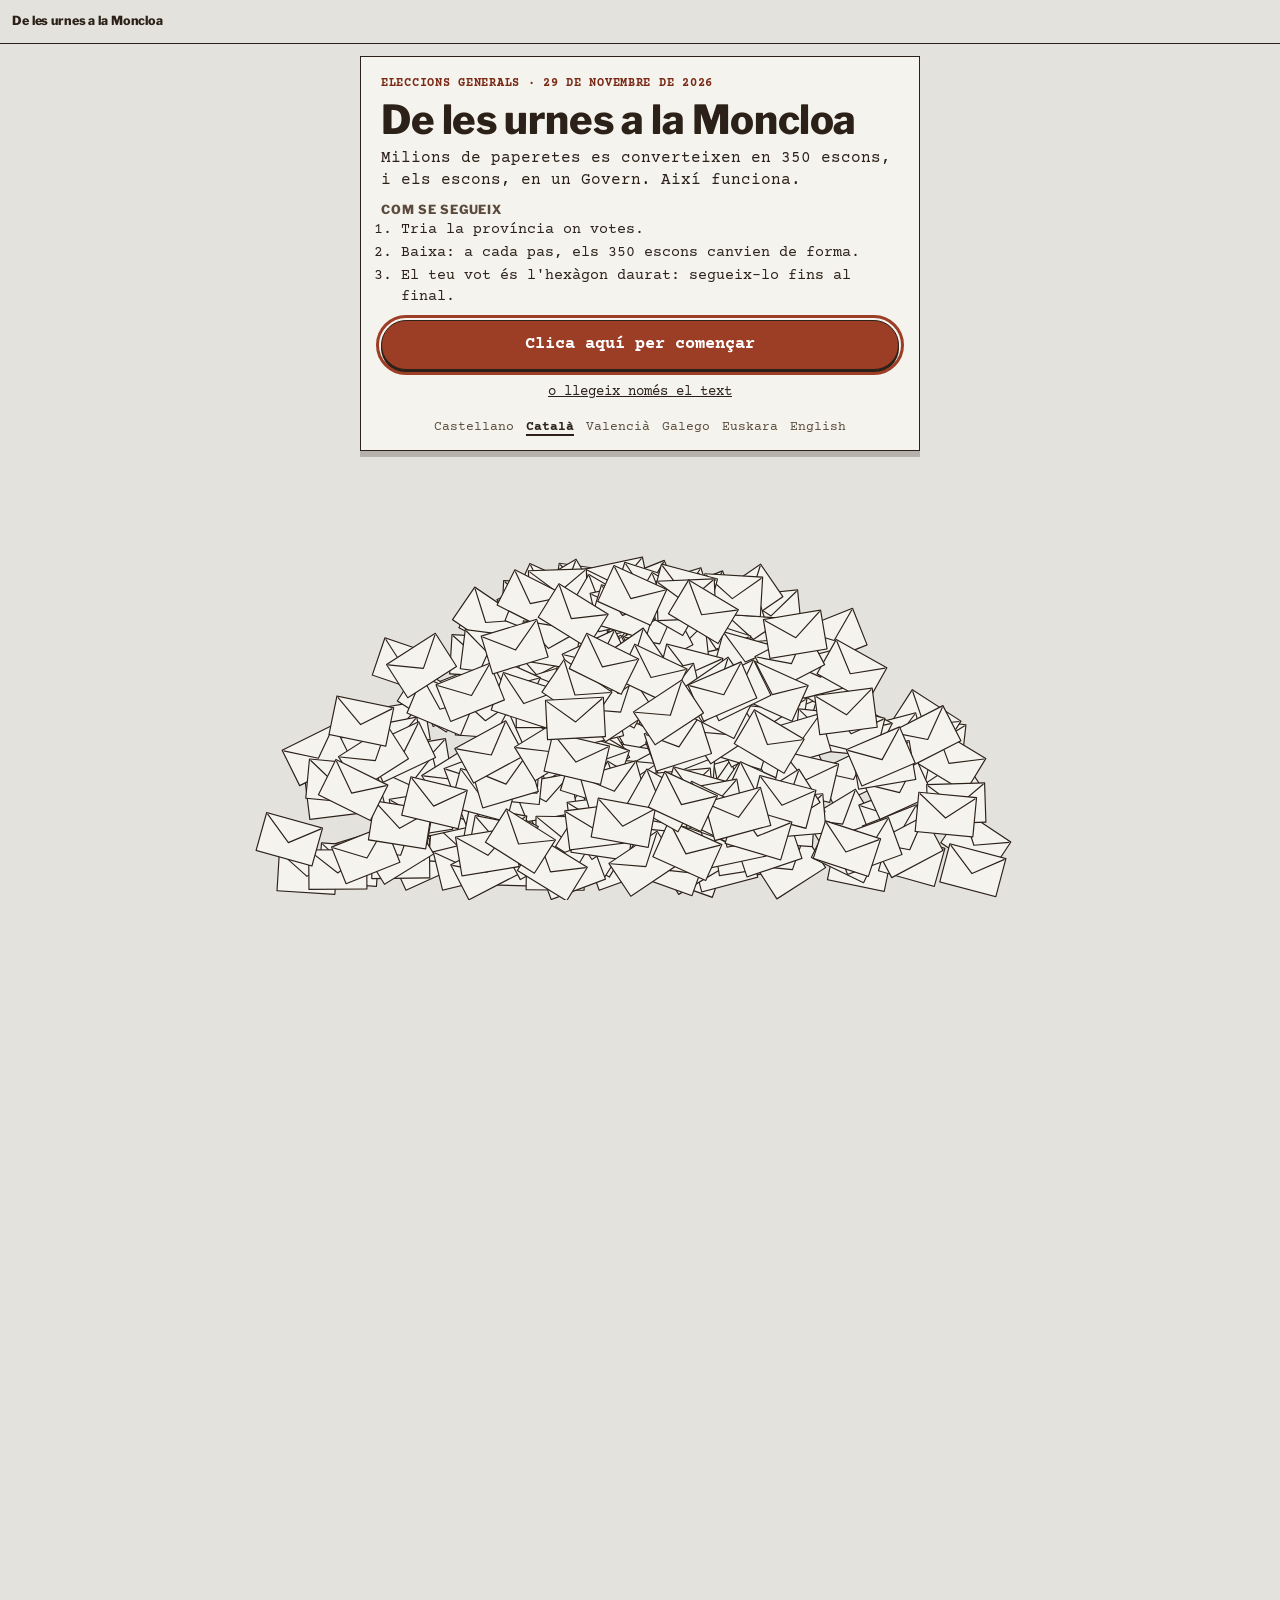
==== commit e8de270b: "Fusión de fase2-textos en la rama de prueba" ====
--- a/ca/index.html
+++ b/ca/index.html
@@ -4,7 +4,7 @@
 <head>
 <meta charset="utf-8">
 <meta name="viewport" content="width=device-width, initial-scale=1">
-<title>De les urnes a la Moncloa · Com funcionen les eleccions del 29N</title>
+<title>De les urnes a la Moncloa</title>
 <meta name="description" content="Què es vota el 29N i com es passa d'una papereta a un Govern, explicat amb els 350 escons del Congrés.">
 <meta name="author" content="Guillermo Astiaso">
 <meta name="theme-color" content="#E4E2DC">
@@ -72,7 +72,6 @@
 <div class="cuerpo">
 <h2 id="tit1">1 · Què es vota</h2>
 <p>El 29N no esculls president: esculls els 350 diputats del Congrés, que són els qui l'escullen. Els seus seients, els <button type="button" class="glos" data-g="escano">escons</button>, es reparteixen per <button type="button" class="glos" data-g="circ">circumscripcions</button>: a la pràctica, per províncies.</p>
-<p class="nota solo-js">Toca les paraules subratllades per veure què volen dir.</p>
 <label class="sel" for="prov">Tria la teva província</label>
 <select id="prov" class="selProv"></select>
 <p id="provTxt" aria-live="polite"></p>
@@ -189,9 +188,9 @@
 <article class="tarjeta" aria-labelledby="tit3">
 <div class="cuerpo">
 <h2 id="tit3">3 · On votes</h2>
-<p id="hab" aria-live="polite"></p>
 <p>Els mateixos percentatges no donen el mateix a tot arreu. Com menys escons reparteix una província, menys partits hi entren.</p>
 <ul class="lista" id="comp"></ul>
+<p id="hab" aria-live="polite"></p>
 <h3>Saber-ne més</h3>
 <details><summary>Quants habitants hi ha darrere de cada escó</summary>
 <p>Els escons es reparteixen per població, però amb un mínim de dos per província. Per això cada diputat d'una província petita representa molts menys habitants.</p>
@@ -374,22 +373,22 @@
 <p class="nota solo-js">Toca cada data per veure què passa aquell dia.</p>
 <ol class="calendario">
 <li class="fase">Abans de votar</li>
-<li class="hito" data-f="2026-10-06"><button type="button" class="fecha" aria-expanded="false" aria-controls="h1">dt. 6 oct.</button><span class="que">Es dissolen les Corts i es convoquen eleccions</span><span class="tip" id="h1">El Reial decret 806/2026 surt al BOE: dissol el Congrés i el Senat escollits el juliol de 2023 i fixa la votació 54 dies després, el diumenge 29 de novembre. <small>Reial decret 806/2026, arts. 1 i 2; LOREG, art. 42.1.</small></span></li>
-<li class="hito" data-f="2026-11-13"><button type="button" class="fecha" aria-expanded="false" aria-controls="h2">dv. 13 nov.</button><span class="que">Comença la campanya</span><span class="tip" id="h2">Quinze dies en què els partits demanen el vot amb mítings, cartells i anuncis. Arrenca a les zero hores. <small>LOREG, art. 51; Reial decret 806/2026, art. 4.</small></span></li>
-<li class="hito" data-f="2026-11-19"><button type="button" class="fecha" aria-expanded="false" aria-controls="h3">dj. 19 nov.</button><span class="que">Últim dia per demanar el vot per correu</span><span class="tip" id="h3">Es demana en una oficina de Correus, en persona i amb el DNI, o per internet amb certificat electrònic. Les paperetes arriben a casa. El vot es lliura després en una oficina de Correus, identificant-se, com a molt tard el dijous 26 de novembre a les 14:00: la Junta Electoral Central ha ampliat un dia el termini legal, que acabava el 25. <small>LOREG, arts. 72 i 73; Junta Electoral Central, Instrucció 5/2023, Acord 11/2023 i ampliació del termini per al 29N (expedient 320/518). Dates: càlcul del desè dia anterior i de l'últim abans del tercer.</small></span></li>
-<li class="hito" data-f="2026-11-21" data-hasta="2026-11-26"><button type="button" class="fecha" aria-expanded="false" aria-controls="h4">21-26 nov.</button><span class="que">Vot als consolats</span><span class="tip" id="h4">Qui viu a l'estranger pot dipositar el seu vot en una urna del seu consolat o ambaixada. Si l'envia per correu, ho ha de fer com a molt tard el 24 i ha d'arribar al consolat com a molt tard el 27. <small>LOREG, art. 75. Dates: càlcul dels terminis de l'article.</small></span></li>
-<li class="hito" data-f="2026-11-24" data-hasta="2026-11-28"><button type="button" class="fecha" aria-expanded="false" aria-controls="h5">24-28 nov.</button><span class="que">No es poden publicar enquestes</span><span class="tip" id="h5">La llei prohibeix publicar, difondre o reproduir sondejos electorals durant els cinc dies anteriors a la votació. <small>LOREG, art. 69.7.</small></span></li>
-<li class="hito" data-f="2026-11-27"><button type="button" class="fecha" aria-expanded="false" aria-controls="h6">dv. 27 nov.</button><span class="que">S'acaba la campanya</span><span class="tip" id="h6">A mitjanit s'acaben els mítings, la propaganda i els actes de campanya. <small>LOREG, art. 51; Reial decret 806/2026, art. 4.</small></span></li>
-<li class="hito" data-f="2026-11-28"><button type="button" class="fecha" aria-expanded="false" aria-controls="h7">ds. 28 nov.</button><span class="que">Jornada de reflexió</span><span class="tip" id="h7">La vigília no hi pot haver propaganda ni actes de campanya. Tampoc el dia de la votació. <small>LOREG, arts. 51.3 i 53.</small></span></li>
+<li class="hito"><button type="button" class="fecha" aria-expanded="false" aria-controls="h1">dt. 6 oct.</button><span class="que">Es dissolen les Corts i es convoquen eleccions</span><span class="tip" id="h1">El Reial decret 806/2026 surt al BOE: dissol el Congrés i el Senat escollits el juliol de 2023 i fixa la votació 54 dies després, el diumenge 29 de novembre. <small>Reial decret 806/2026, arts. 1 i 2; LOREG, art. 42.1.</small></span></li>
+<li class="hito"><button type="button" class="fecha" aria-expanded="false" aria-controls="h2">dv. 13 nov.</button><span class="que">Comença la campanya</span><span class="tip" id="h2">Quinze dies en què els partits demanen el vot amb mítings, cartells i anuncis. Arrenca a les zero hores. <small>LOREG, art. 51; Reial decret 806/2026, art. 4.</small></span></li>
+<li class="hito"><button type="button" class="fecha" aria-expanded="false" aria-controls="h3">dj. 19 nov.</button><span class="que">Últim dia per demanar el vot per correu</span><span class="tip" id="h3">Es demana en una oficina de Correus, en persona i amb el DNI, o per internet amb certificat electrònic. Les paperetes arriben a casa. El vot es lliura després en una oficina de Correus, identificant-se, com a molt tard el dijous 26 de novembre a les 14:00: la Junta Electoral Central ha ampliat un dia el termini legal, que acabava el 25. <small>LOREG, arts. 72 i 73; Junta Electoral Central, Instrucció 5/2023, Acord 11/2023 i ampliació del termini per al 29N (expedient 320/518). Dates: càlcul del desè dia anterior i de l'últim abans del tercer.</small></span></li>
+<li class="hito"><button type="button" class="fecha" aria-expanded="false" aria-controls="h4">21-26 nov.</button><span class="que">Vot als consolats</span><span class="tip" id="h4">Qui viu a l'estranger pot dipositar el seu vot en una urna del seu consolat o ambaixada. Si l'envia per correu, ho ha de fer com a molt tard el 24 i ha d'arribar al consolat com a molt tard el 27. <small>LOREG, art. 75. Dates: càlcul dels terminis de l'article.</small></span></li>
+<li class="hito"><button type="button" class="fecha" aria-expanded="false" aria-controls="h5">24-28 nov.</button><span class="que">No es poden publicar enquestes</span><span class="tip" id="h5">La llei prohibeix publicar, difondre o reproduir sondejos electorals durant els cinc dies anteriors a la votació. <small>LOREG, art. 69.7.</small></span></li>
+<li class="hito"><button type="button" class="fecha" aria-expanded="false" aria-controls="h6">dv. 27 nov.</button><span class="que">S'acaba la campanya</span><span class="tip" id="h6">A mitjanit s'acaben els mítings, la propaganda i els actes de campanya. <small>LOREG, art. 51; Reial decret 806/2026, art. 4.</small></span></li>
+<li class="hito"><button type="button" class="fecha" aria-expanded="false" aria-controls="h7">ds. 28 nov.</button><span class="que">Jornada de reflexió</span><span class="tip" id="h7">La vigília no hi pot haver propaganda ni actes de campanya. Tampoc el dia de la votació. <small>LOREG, arts. 51.3 i 53.</small></span></li>
 <li class="fase">La votació</li>
-<li class="hito clave" data-f="2026-11-29"><button type="button" class="fecha" aria-expanded="false" aria-controls="h8">dg. 29 nov.</button><span class="que">Es vota, de 9:00 a 20:00</span><span class="tip" id="h8">Els col·legis no tanquen en tot el dia. En acabar, cada mesa obre l'urna i compta els vots en públic. A la nit es coneix el recompte provisional. <small>LOREG, arts. 84, 95 i 98.</small></span></li>
+<li class="hito clave"><button type="button" class="fecha" aria-expanded="false" aria-controls="h8">dg. 29 nov.</button><span class="que">Es vota, de 9:00 a 20:00</span><span class="tip" id="h8">Els col·legis no tanquen en tot el dia. En acabar, cada mesa obre l'urna i compta els vots en públic. A la nit es coneix el recompte provisional. <small>LOREG, arts. 84, 95 i 98.</small></span></li>
 <li class="fase">El recompte oficial</li>
-<li class="hito" data-f="2026-12-04"><button type="button" class="fecha" aria-expanded="false" aria-controls="h9">dv. 4 des.</button><span class="que">Escrutini general</span><span class="tip" id="h9">Les juntes electorals fan el recompte oficial amb les actes de les meses i hi sumen el vot arribat de l'estranger. <small>LOREG, arts. 75 i 103. Data: càlcul del cinquè dia.</small></span></li>
-<li class="hito" data-f="2026-12-07"><button type="button" class="fecha" aria-expanded="false" aria-controls="h10">dl. 7 des.</button><span class="que">Com a molt tard, s'acaba l'escrutini</span><span class="tip" id="h10">Després es proclamen els elegits. Des de la proclamació hi ha tres dies per presentar recurs; els recursos els resol el Tribunal Suprem. <small>LOREG, arts. 107.2, 108 i 112. Data: càlcul del vuitè dia.</small></span></li>
+<li class="hito"><button type="button" class="fecha" aria-expanded="false" aria-controls="h9">dv. 4 des.</button><span class="que">Escrutini general</span><span class="tip" id="h9">Les juntes electorals fan el recompte oficial amb les actes de les meses i hi sumen el vot arribat de l'estranger. <small>LOREG, arts. 75 i 103. Data: càlcul del cinquè dia.</small></span></li>
+<li class="hito"><button type="button" class="fecha" aria-expanded="false" aria-controls="h10">dl. 7 des.</button><span class="que">Com a molt tard, s'acaba l'escrutini</span><span class="tip" id="h10">Després es proclamen els elegits. Des de la proclamació hi ha tres dies per presentar recurs; els recursos els resol el Tribunal Suprem. <small>LOREG, arts. 107.2, 108 i 112. Data: càlcul del vuitè dia.</small></span></li>
 <li class="fase">Les noves Corts</li>
-<li class="hito clave" data-f="2026-12-23"><button type="button" class="fecha" aria-expanded="false" aria-controls="h11">dc. 23 des.</button><span class="que">Es constitueixen el Congrés i el Senat</span><span class="tip" id="h11">A les deu del matí, cada cambra en la seva sessió constitutiva. Al Congrés presideix al començament el diputat de més edat, s'escull la Mesa i els diputats juren o prometen la Constitució. <small>Reial decret 806/2026, art. 5; Constitució, art. 72.2; Reglament del Congrés, arts. 1 a 4 i 37.</small></span></li>
-<li class="hito" data-f="2026-12-24" data-hasta="2026-12-31"><button type="button" class="fecha" aria-expanded="false" aria-controls="h12">finals de des.</button><span class="que">Es formen els grups parlamentaris</span><span class="tip" id="h12">En els cinc dies hàbils següents a la sessió constitutiva: el termini acaba els últims dies de desembre. Per regla general calen quinze diputats; hi ha una altra via amb cinc si se supera un mínim de vots. <small>Reglament del Congrés, arts. 23, 24 i 90 (els terminis per dies es compten en dies hàbils).</small></span></li>
-<li class="hito" data-f="2027-01-01"><button type="button" class="fecha" aria-expanded="false" aria-controls="h13">dv. 1 gen. 2027</button><span class="que">Si no hi ha pressupostos nous, continuen els anteriors</span><span class="tip" id="h13">Es prorroguen automàticament fins que se n'aprovin uns altres. Un Govern en funcions no pot aprovar el projecte de pressupostos. <small>Constitució, art. 134.4; Llei 50/1997, art. 21.5.</small></span></li>
+<li class="hito clave"><button type="button" class="fecha" aria-expanded="false" aria-controls="h11">dc. 23 des.</button><span class="que">Es constitueixen el Congrés i el Senat</span><span class="tip" id="h11">A les deu del matí, cada cambra en la seva sessió constitutiva. Al Congrés presideix al començament el diputat de més edat, s'escull la Mesa i els diputats juren o prometen la Constitució. <small>Reial decret 806/2026, art. 5; Constitució, art. 72.2; Reglament del Congrés, arts. 1 a 4 i 37.</small></span></li>
+<li class="hito"><button type="button" class="fecha" aria-expanded="false" aria-controls="h12">finals de des.</button><span class="que">Es formen els grups parlamentaris</span><span class="tip" id="h12">En els cinc dies hàbils següents a la sessió constitutiva: el termini acaba els últims dies de desembre. Per regla general calen quinze diputats; hi ha una altra via amb cinc si se supera un mínim de vots. <small>Reglament del Congrés, arts. 23, 24 i 90 (els terminis per dies es compten en dies hàbils).</small></span></li>
+<li class="hito"><button type="button" class="fecha" aria-expanded="false" aria-controls="h13">dv. 1 gen. 2027</button><span class="que">Si no hi ha pressupostos nous, continuen els anteriors</span><span class="tip" id="h13">Es prorroguen automàticament fins que se n'aprovin uns altres. Un Govern en funcions no pot aprovar el projecte de pressupostos. <small>Constitució, art. 134.4; Llei 50/1997, art. 21.5.</small></span></li>
 <li class="fase">La investidura</li>
 <li class="hito abierta"><button type="button" class="fecha" aria-expanded="false" aria-controls="h14">sense data</button><span class="que">El Rei consulta i proposa un candidat</span><span class="tip" id="h14">Rep els representants dels partits amb escó i proposa un candidat a través de la presidència del Congrés. La Constitució no li posa termini. <small>Constitució, art. 99.1.</small></span></li>
 <li class="hito abierta clave"><button type="button" class="fecha" aria-expanded="false" aria-controls="h15">dia D</button><span class="que">Debat i primera votació</span><span class="tip" id="h15">El candidat exposa el seu programa sense límit de temps i cada grup li respon. Necessita 176 sís. Aquí es posa en marxa el rellotge de dos mesos. <small>Constitució, art. 99; Reglament del Congrés, art. 171.</small></span></li>
@@ -501,13 +500,14 @@
 <p class="nota" id="f9"></p>
 <h3>Saber-ne més</h3>
 <details><summary>Com es llegeix el mapa</summary>
-<p>Cada hexàgon és un escó i porta el color del partit que l'ha guanyat. Les províncies grans ocupen més perquè reparteixen més escons, no perquè tinguin més territori.</p>
+<p>Cada hexàgon és un escó, amb el color del partit a qui correspon segons el recompte. Les províncies grans ocupen més perquè reparteixen més escons, no perquè tinguin més territori.</p>
 <p class="nota">Explicació pròpia.</p>
 </details>
 <details><summary>Provisional i oficial</summary>
 <p>El que es coneix la nit electoral és un recompte provisional. L'oficial el fan les juntes electorals cinc dies després, i és llavors quan s'hi suma el vot arribat de l'estranger.</p>
+<p>Aquest vot pot moure els escons més ajustats: per això el repartiment oficial pot no coincidir amb el de la nit. El 2023 en va canviar un de Madrid, que va passar del PSOE al PP. Sense aquest vot, el PP sumava 136 escons i el PSOE, 122; un cop sumat, 137 i 121.</p>
 <p>Després es proclamen els elegits. Des d'aquell moment hi ha tres dies per presentar recurs, i els recursos els resol el Tribunal Suprem.</p>
-<p class="nota">Fonts: LOREG, arts. 75, 98, 103, 108 i 112.</p>
+<p class="nota">Fonts: LOREG, arts. 75, 98, 103, 108 i 112. 2023: càlcul propi amb els resultats oficials del Ministeri de l'Interior.</p>
 </details>
 <details><summary>Què són els vots vàlids</summary>
 <p>Els percentatges es calculen sobre els vots vàlids: els que van a un partit més els vots en blanc. Els nuls queden fora.</p>
@@ -538,6 +538,7 @@
 <h3>Saber-ne més</h3>
 <details><summary>Com es calcula el que va faltar</summary>
 <p>L'últim escó se l'enduu la divisió més alta que quedava a la taula. El que li va faltar al partit que es va quedar més a prop és quants vots més hauria necessitat perquè la seva divisió superés aquesta, sense que canviï res més.</p>
+<p>Si aquest partit no arribava al 3 %, també es compten els vots que li faltaven per superar la barrera. I si les dues divisions empaten, l'escó és per al partit amb més vots.</p>
 <p>És un càlcul sobre el paper: a la realitat, si un partit puja, d'altres baixen.</p>
 <p class="nota">Càlcul propi amb la regla de l'art. 163 de la LOREG.</p>
 </details>
@@ -577,7 +578,8 @@
 <article class="tarjeta" aria-labelledby="tit12">
 <div class="cuerpo">
 <h2 id="tit12">12 · Qui governa?</h2>
-<p>Aquests són els escons de debò. Toca cada partit per canviar el seu vot a la investidura: no, sí o abstenció.</p>
+<p>Aquests són els escons del 29N. Toca cada partit per canviar el seu vot a la investidura: no, sí o abstenció.</p>
+<p class="nota" id="n12" hidden></p>
 <div class="calc" id="calc12"></div>
 <h3>Saber-ne més</h3>
 <details><summary>Què cal mirar en una negociació</summary>
--- a/css/estilo.css
+++ b/css/estilo.css
@@ -13,7 +13,6 @@
 #indice{position:fixed;top:44px;left:0;right:0;z-index:6;background:var(--paper);border-bottom:1.5px solid var(--ink);padding:8px 16px 14px;max-height:calc(100vh - 44px);overflow:auto}
 #indice button{display:flex;gap:10px;width:100%;min-height:44px;align-items:center;border:0;border-top:1.5px solid var(--ink);background:transparent;color:var(--ink);font:inherit;font-size:15px;text-align:left;cursor:pointer}
 #indice button b{font-family:'Libre Franklin',system-ui,sans-serif;font-weight:800}
-#indice button[aria-current]{color:var(--teja2);font-weight:700}#indice button[aria-current]::after{content:'←';margin-left:auto;padding-right:4px}
 #indice p{margin:8px 0 0;font-size:13px;color:var(--sec)}
 h1,h2{font-family:'Libre Franklin',system-ui,sans-serif;font-weight:800;letter-spacing:-0.01em;margin:0 0 6px}
 h1{font-size:30px;line-height:1.02}
@@ -24,7 +23,7 @@
 p{margin:0 0 8px}
 p:last-child{margin-bottom:0}
 .nota{font-size:13px;color:var(--sec)}
-.glos{font:inherit;font-weight:700;color:var(--ink);background:transparent;border:0;text-decoration:underline dashed var(--teja) 2px;text-underline-offset:4px;padding:0;cursor:pointer}
+.glos{font:inherit;font-weight:700;color:var(--ink);background:transparent;border:0;border-bottom:2px dashed var(--teja);padding:0;cursor:pointer}
 .def{margin:0 0 8px;padding:8px 10px;border:1.5px solid var(--ink);background:var(--ground);font-size:14px}
 .def b,dl.glosario dt{font-family:'Libre Franklin',system-ui,sans-serif;font-weight:800}
 dl.glosario{margin:0;font-size:14px}
@@ -96,7 +95,6 @@
 .ver{border-top:1.5px solid var(--ink);padding:5px 0;font-size:14px}
 .ver small{display:block;font-size:12px;font-weight:700}
 .ver b.ok{color:var(--teja2)}
-.ver b::before{content:'✗ ';content:'✗ ' / ''}.ver b.ok::before{content:'✓ ';content:'✓ ' / ''}   /* «Sale» y «No sale» no se distinguen solo por el color */
 .grid{display:grid;grid-template-columns:repeat(4,minmax(0,1fr));gap:6px;margin:6px 0}
 .grid button{height:44px;padding:0 2px;border:1.5px solid var(--ink);border-radius:22px;font:inherit;font-size:12px;font-weight:700;cursor:pointer;display:flex;flex-direction:column;align-items:center;justify-content:center;line-height:1.15}
 .grid button b{font-family:'Libre Franklin',system-ui,sans-serif;font-weight:800;font-size:13px}
@@ -105,7 +103,7 @@
 .fuentes{font-size:13px}
 .aviso{display:none}
 
-@media (max-width:374px){.bar b{font-size:11.5px}.escenario .rotulo .esc-hab{font-size:10.5px}.escenario .rotulo .esc-hab i{width:12px}}
+@media (max-width:374px){.bar b{font-size:11.5px}}
 
 /* accesibilidad: foco visible, texto solo para lectores de pantalla y enlaces que aparecen al tabular */
 :focus-visible{outline:3px solid var(--teja);outline-offset:2px}
@@ -116,7 +114,6 @@
 .sig{display:flex;align-items:center;justify-content:space-between;gap:10px;width:100%;margin-top:24px;min-height:52px;border:1.5px solid var(--ink);background:var(--ink);color:var(--paper);font:inherit;font-size:15px;font-weight:700;text-align:left;padding:8px 14px;cursor:pointer}
 .sig::after{content:'↓';font-size:18px}
 .portada .sig{margin-top:10px;min-height:44px}.portada .sig+.nota{margin-top:8px}.lectura .portada .sig+.nota{display:none}
-.sig.sec{background:transparent;color:var(--ink)}.portada .sig+.sig{margin-top:8px}
 .lectura .sig{display:none}
 
 /* casilla 7: calendario por fases; cada fecha despliega qué pasa ese día y su fuente */
@@ -129,8 +126,6 @@
 .que::before{content:'';position:absolute;left:-6.5px;top:12px;width:9px;height:9px;border-radius:50%;background:var(--paper);border:1.5px solid var(--ink)}
 .hito.clave .que{font-weight:700;color:var(--teja2)}
 .hito.clave .que::before{background:var(--teja);border-color:var(--teja)}
-.hito.pasado .que,.hito.pasado .fecha{color:var(--sec)}.hito.pasado .que::before{background:var(--ground);border-color:var(--sec)}
-.hito .ahora{display:inline-block;margin-left:4px;padding:1px 6px 2px;background:var(--teja);color:#fff;font-family:'Libre Franklin',system-ui,sans-serif;font-weight:800;font-size:11px;letter-spacing:.06em;text-transform:uppercase;line-height:1.2;vertical-align:1px}
 .hito.abierta .que{border-left-style:dashed}
 .hito.abierta .fecha{color:var(--sec)}
 .tip{display:none;grid-column:1/-1;margin:2px 0 10px;background:var(--ink);color:var(--paper);padding:10px 12px 11px;font-size:14px;line-height:1.45}
@@ -156,9 +151,6 @@
 .barras li.sel .bb i{background:var(--teja)}
 /* calculadora: copiar el enlace con la combinación */
 .compartir{margin-top:8px}.compartir .nota{display:block;margin-top:4px;min-height:1.2em}
-/* quien llega por un enlace a una calculadora sin haber elegido provincia */
-.enviada{font-size:14.5px;font-weight:700;border-left:3px solid var(--teja);padding:2px 0 2px 10px;margin:10px 0}
-.enlace{font:inherit;color:inherit;background:none;border:0;padding:0;text-decoration:underline;text-underline-offset:3px;cursor:pointer}
 /* casilla 11: votos (gris) frente a escaños (teja) de cada partido */
 .votesc{list-style:none;margin:8px 0 4px;padding:0;font-size:12.5px}
 .votesc li{display:grid;grid-template-columns:minmax(0,9em) minmax(0,1fr) 4.6em;gap:8px;align-items:center;padding:3px 0;border-top:1px solid var(--ground)}
@@ -189,41 +181,28 @@
 .escenario .p .sobre{fill:var(--paper);stroke-width:.05}
 .escenario .p .sobre-solapa{fill:none;stroke-width:.05}
 .escenario .p.borde path{stroke-width:.22}
-.escenario:is([data-est=mapaSel],[data-est=hab],[data-est=senado],[data-est=res]) .p{cursor:pointer}   /* en los mapas, tocar una provincia la elige */
-/* bordes de provincia, comunidad y costa, y recuadro de Canarias: grosor en píxeles de pantalla, el mismo a cualquier tamaño del mapa */
-.escenario .bordes{fill:none;stroke:var(--ink);stroke-linecap:round;pointer-events:none;opacity:0;transition:opacity .25s}
-.escenario .bordes.ve{opacity:1;transition-duration:.45s}
-.escenario .bordes path,.escenario .bordes rect{vector-effect:non-scaling-stroke}
-.escenario:is([data-est=mapaSel],[data-est=hab],[data-est=senado]) .p:not(.borde) .hx{stroke:rgba(43,33,24,.32)}
-.escenario .b-prov{stroke-width:1.1px}.escenario .b-ccaa{stroke-width:2px}.escenario .b-costa{stroke-width:2.4px}.escenario .b-marco{stroke-width:1.3px;stroke-dasharray:6 4}
-/* resultados: sobre los colores de los partidos, los bordes interiores van en blanco papel */
-.escenario[data-est=res] .p .hx{stroke:none}
-.escenario[data-est=res] :is(.b-prov,.b-ccaa){stroke:var(--paper);stroke-width:2.4px}
-@media (max-width:899px){.escenario .b-prov{stroke-width:.75px}.escenario .b-ccaa{stroke-width:1.15px}.escenario .b-costa{stroke-width:1.3px}.escenario .b-marco{stroke-width:.9px;stroke-dasharray:3 2}
-  .escenario[data-est=res] :is(.b-prov,.b-ccaa){stroke-width:1.5px}}
 .escenario .tuyo{pointer-events:none}
 .escenario .tuyo path{fill:#E0A526;stroke:var(--ink);stroke-width:.14}
 .escenario .tuyo circle{fill:var(--ink)}
 .escenario .raya176{stroke:var(--ink);stroke-width:.003;stroke-dasharray:.01 .007;fill:none}
 .escenario .t176{font:700 .022px 'Courier Prime',monospace;fill:var(--ink);text-anchor:middle}
-/* pactos: «Sí», «Abst.» y «No» bajo el hemiciclo y, en escritorio, el nombre de los partidos grandes, con un halo del color del fondo */
-.escenario .hemi-rot{pointer-events:none;opacity:0;transition:opacity .2s}.escenario .hemi-rot.ve{opacity:1;transition-duration:.4s}
-.escenario .hemi-rot text{font-family:'Libre Franklin',system-ui,sans-serif;font-weight:800;text-anchor:middle;fill:var(--ink);paint-order:stroke;stroke-linejoin:round}
-.escenario .r-bloque{font-size:.026px;text-transform:uppercase;letter-spacing:.06em;stroke:var(--ground);stroke-width:.006px}
-.escenario .r-partido{font-size:.024px;stroke:var(--paper);stroke-width:.009px}
-@media (max-width:899px){.escenario .r-bloque{font-size:.042px;stroke-width:.008px}}
 .rotulo{position:absolute;left:14px;top:10px;right:14px;margin:0;font-family:'Libre Franklin',system-ui,sans-serif;font-weight:800;font-size:clamp(15px,2.1vw,25px);line-height:1.12;pointer-events:none}
 .rotulo small{display:block;font-family:'Courier Prime',monospace;font-weight:700;font-size:13px;color:var(--sec);margin-top:3px}
-.rotulo .esc-hab{display:flex;align-items:center;gap:0;margin-top:5px;font-family:'Courier Prime',monospace;font-weight:700;font-size:12.5px;color:var(--sec)}
-.rotulo .esc-hab i{display:block;width:18px;height:10px;border:1px solid var(--ink);border-left-width:0}.rotulo .esc-hab i:first-of-type{margin-left:6px;border-left-width:1px}.rotulo .esc-hab i:last-of-type{margin-right:6px}
 .marca{position:absolute;left:0;top:0;pointer-events:none;transform:translate(-50%,-100%);background:var(--ink);color:#fff;font-size:11.5px;font-weight:700;line-height:1;padding:4px 7px 5px;border-radius:3px;white-space:nowrap;transition:opacity .3s}
 .marca::after{content:'';position:absolute;left:50%;bottom:-5px;margin-left:-5px;border:5px solid transparent;border-bottom:0;border-top-color:var(--ink)}
 .marca[hidden]{display:block;opacity:0}
+/* rótulo de la provincia elegida en los mapas (lo coloca sitio.js): etiqueta de papel con filete de tinta y, si queda lejos, una raya */
+.rot-prov{position:absolute;inset:0;pointer-events:none;transition:opacity .3s}
+.rot-prov.fuera{opacity:0;transition:none}
+.rot-prov span{position:absolute;left:0;top:0;white-space:nowrap;line-height:1.1;text-align:center;font-size:14px;font-weight:700;color:var(--teja2);background:var(--paper);border:1px solid var(--ink);border-radius:2px;padding:3px 6px 4px}
+.rot-prov i{position:absolute;left:0;top:0;height:1.2px;margin-top:-.6px;background:var(--ink);box-shadow:0 0 0 1px var(--paper);transform-origin:0 50%}
+@media (max-width:899px){.rot-prov span{font-size:12.5px;padding:2px 5px 2px}}
+@media (prefers-reduced-motion:reduce){.rot-prov{transition:none}}
 .pie-escenario{position:absolute;left:14px;right:14px;bottom:10px;margin:0;font-size:12.5px;color:var(--sec);pointer-events:none}
 @media (min-width:900px){
   .escenario{top:44px;right:0;bottom:0;width:56vw;border-left:1.5px solid var(--ink)}
   .rotulo{top:18px;left:24px}
-  main{width:44vw;max-width:640px;margin-left:max(16px,calc(44vw - 660px));padding:64px 32px 40vh 0}
+  main{width:44vw;max-width:640px;margin-left:max(16px,calc(44vw - 660px));padding:64px 20px 40vh 0}
   .pie{width:44vw}
 }
 @media (max-width:899px){
@@ -231,19 +210,15 @@
   .escenario svg{height:calc(100% - 24px);margin-top:22px}
   .rotulo{top:5px;left:10px;right:10px;font-size:14.5px}
   .rotulo small{display:inline;margin:0 0 0 6px;font-size:12px}
-  .rotulo .esc-hab{position:absolute;right:0;top:calc(35vh - 30px);margin:0;font-size:11.5px}   /* la escala, abajo a la derecha, donde el mapa deja hueco */
   main{padding:calc(35vh + 56px) 10px 30vh}
   .paso{min-height:65vh}
   .pie-escenario{display:none}
 }
-/* tableta: un escenario algo más alto, para que el mapa no se quede en 300 px */
-@media (min-width:600px) and (max-width:899px){.escenario{height:42vh}main{padding-top:calc(42vh + 56px)}.rotulo .esc-hab{top:calc(42vh - 30px)}}
 /* cada paso: su número, su icono y la frase de tu provincia */
 .estacion{display:flex;align-items:center;gap:8px;font-family:'Libre Franklin',system-ui,sans-serif;font-weight:800;font-size:12.5px;letter-spacing:.06em;text-transform:uppercase;color:var(--teja2);margin:0 0 6px}
 .estacion svg{width:34px;height:34px;flex:none}
 .tuvoto{position:relative;border:1.5px solid var(--ink);background:#FBF0D6;padding:9px 12px 10px 40px;margin:6px 0 12px;font-size:16px}
 .tuvoto::before{content:'';position:absolute;left:12px;top:12px;width:18px;height:20px;background:radial-gradient(circle,var(--ink) 0 3px,#E0A526 3.5px);clip-path:polygon(50% 0,100% 25%,100% 75%,50% 100%,0 75%,0 25%)}
-.tuvoto .tv-cambia{display:block;margin-top:6px;font-size:15px;font-weight:700;color:var(--teja2)}
 .tuvoto .tv-et{display:block;font-family:'Libre Franklin',system-ui,sans-serif;font-weight:800;font-size:11px;letter-spacing:.06em;text-transform:uppercase;color:var(--sec);margin-bottom:2px}
 .elige{margin-top:12px}
 .elige .pill{margin-top:4px}
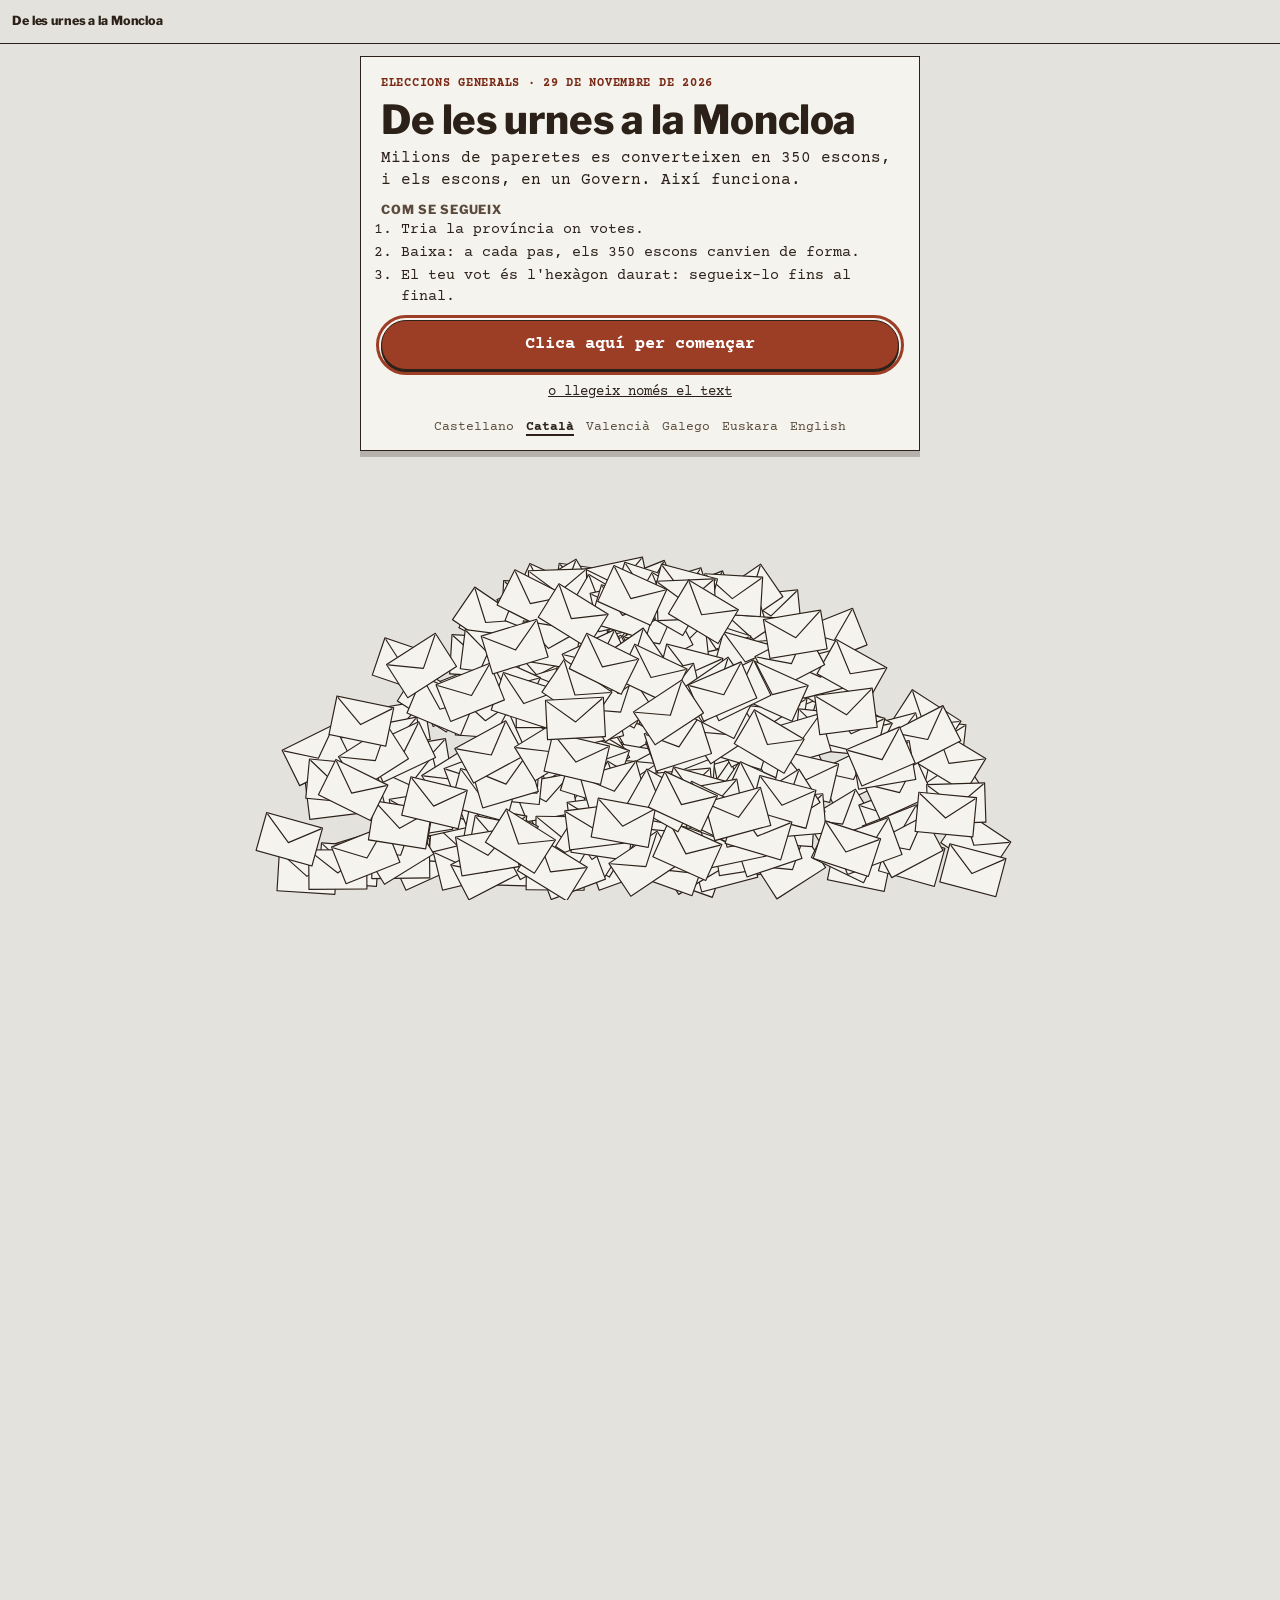
==== commit 0b726f98: "Fusión de diseno-30N en la rama de prueba" ====
--- a/ca/index.html
+++ b/ca/index.html
@@ -4,7 +4,7 @@
 <head>
 <meta charset="utf-8">
 <meta name="viewport" content="width=device-width, initial-scale=1">
-<title>De les urnes a la Moncloa</title>
+<title>De les urnes a la Moncloa · Com funcionen les eleccions del 29N</title>
 <meta name="description" content="Què es vota el 29N i com es passa d'una papereta a un Govern, explicat amb els 350 escons del Congrés.">
 <meta name="author" content="Guillermo Astiaso">
 <meta name="theme-color" content="#E4E2DC">
@@ -72,6 +72,7 @@
 <div class="cuerpo">
 <h2 id="tit1">1 · Què es vota</h2>
 <p>El 29N no esculls president: esculls els 350 diputats del Congrés, que són els qui l'escullen. Els seus seients, els <button type="button" class="glos" data-g="escano">escons</button>, es reparteixen per <button type="button" class="glos" data-g="circ">circumscripcions</button>: a la pràctica, per províncies.</p>
+<p class="nota solo-js">Toca les paraules subratllades per veure què volen dir.</p>
 <label class="sel" for="prov">Tria la teva província</label>
 <select id="prov" class="selProv"></select>
 <p id="provTxt" aria-live="polite"></p>
@@ -150,7 +151,9 @@
 <details><summary>Des de quan es fa servir</summary>
 <p>La regla D'Hondt es fa servir des del 1977. La va fixar el reial decret llei de normes electorals del març d'aquell any, que va regular les primeres eleccions després de la Llei per a la reforma política (la que va obrir pas a les primeres eleccions democràtiques), ja amb 350 diputats. Ja en deia «regla d'Hondt», ja posava la barrera en el 3 % i ja portava el mateix exemple de 480.000 vots que porta avui la llei.</p>
 <p>Aquell decret la presentava com un fre perquè el Congrés no quedés massa fragmentat. I el repartiment d'aleshores era un altre: Madrid escollia 32 diputats, Barcelona 33 i Sòria 3.</p>
-<p class="nota">Font: Reial decret llei 20/1977, de 18 de març, sobre normes electorals: preàmbul i arts. 19 i 20.</p>
+<p>La regla porta el nom de Victor D'Hondt (1841-1901), professor de dret civil a la Universitat de Gant. La va proposar en un llibre del 1882. Bèlgica la va adoptar el 1899 i la va estrenar a les eleccions del 1900.</p>
+<p>En un fullet del 1878 havia defensat un altre sistema. Ell mateix explica que va canviar d'idea per les crítiques d'un advocat de Gant.</p>
+<p class="nota">Fonts: Reial decret llei 20/1977, de 18 de març, sobre normes electorals: preàmbul i arts. 19 i 20; V. D'Hondt, <i>Système pratique et raisonné de représentation proportionnelle</i> (1882); G. Beatse, a <i>Liber memorialis</i> de la Universitat de Gant, vol. I (1913), pp. 428-429; F. Dhondt, <i>Seqüência</i>, núm. 86 (2020).</p>
 </details>
 <details><summary>La barrera del 3 %</summary>
 <p>Abans de repartir s'aparten els partits que no arriben al 3 % dels <button type="button" class="glos" data-g="validos">vots vàlids</button> de la província. Els seus vots no es passen a ningú: senzillament no entren a la taula.</p>
@@ -188,9 +191,9 @@
 <article class="tarjeta" aria-labelledby="tit3">
 <div class="cuerpo">
 <h2 id="tit3">3 · On votes</h2>
+<p id="hab" aria-live="polite"></p>
 <p>Els mateixos percentatges no donen el mateix a tot arreu. Com menys escons reparteix una província, menys partits hi entren.</p>
 <ul class="lista" id="comp"></ul>
-<p id="hab" aria-live="polite"></p>
 <h3>Saber-ne més</h3>
 <details><summary>Quants habitants hi ha darrere de cada escó</summary>
 <p>Els escons es reparteixen per població, però amb un mínim de dos per província. Per això cada diputat d'una província petita representa molts menys habitants.</p>
@@ -269,9 +272,11 @@
 </details>
 <details><summary>Els senadors que no es voten</summary>
 <p>A més dels escollits a les urnes, cada parlament autonòmic designa un senador, més un altre per cada milió d'habitants de la seva comunitat. Són els <button type="button" class="glos" data-g="designacion">senadors per designació</button>.</p>
+<p>En la legislatura del 2023 al 2026 en van ser 58, i el Senat va tenir 266 membres. El nombre es torna a calcular a cada elecció general, amb la població oficial d'aquell moment.</p>
 <p>No s'escullen el 29N, però compten igual que els altres: les majories del Senat es calculen sobre tots els senadors, no només sobre els 209 que surten de les urnes.</p>
+<p>Després de les eleccions, cada parlament autonòmic confirma els seus o els torna a designar, segons les seves pròpies normes.</p>
 <p>Si un senador escollit a les urnes deixa l'escó, l'ocupa el seu suplent.</p>
-<p class="nota">Fonts: Constitució, art. 69.5; LOREG, arts. 165.4 i 166.2.</p>
+<p class="nota">Fonts: Constitució, art. 69.5; LOREG, arts. 165.4 i 166.2; Reglament del Senat, art. 1.2, i normes de designació de cada comunitat; Senat, quadre d'evolució del nombre de senadors designats (revisat el 12 de març de 2024) i composició del Senat (revisada el 20 de maig de 2026).</p>
 </details>
 </div>
 </article>
@@ -373,22 +378,22 @@
 <p class="nota solo-js">Toca cada data per veure què passa aquell dia.</p>
 <ol class="calendario">
 <li class="fase">Abans de votar</li>
-<li class="hito"><button type="button" class="fecha" aria-expanded="false" aria-controls="h1">dt. 6 oct.</button><span class="que">Es dissolen les Corts i es convoquen eleccions</span><span class="tip" id="h1">El Reial decret 806/2026 surt al BOE: dissol el Congrés i el Senat escollits el juliol de 2023 i fixa la votació 54 dies després, el diumenge 29 de novembre. <small>Reial decret 806/2026, arts. 1 i 2; LOREG, art. 42.1.</small></span></li>
-<li class="hito"><button type="button" class="fecha" aria-expanded="false" aria-controls="h2">dv. 13 nov.</button><span class="que">Comença la campanya</span><span class="tip" id="h2">Quinze dies en què els partits demanen el vot amb mítings, cartells i anuncis. Arrenca a les zero hores. <small>LOREG, art. 51; Reial decret 806/2026, art. 4.</small></span></li>
-<li class="hito"><button type="button" class="fecha" aria-expanded="false" aria-controls="h3">dj. 19 nov.</button><span class="que">Últim dia per demanar el vot per correu</span><span class="tip" id="h3">Es demana en una oficina de Correus, en persona i amb el DNI, o per internet amb certificat electrònic. Les paperetes arriben a casa. El vot es lliura després en una oficina de Correus, identificant-se, com a molt tard el dijous 26 de novembre a les 14:00: la Junta Electoral Central ha ampliat un dia el termini legal, que acabava el 25. <small>LOREG, arts. 72 i 73; Junta Electoral Central, Instrucció 5/2023, Acord 11/2023 i ampliació del termini per al 29N (expedient 320/518). Dates: càlcul del desè dia anterior i de l'últim abans del tercer.</small></span></li>
-<li class="hito"><button type="button" class="fecha" aria-expanded="false" aria-controls="h4">21-26 nov.</button><span class="que">Vot als consolats</span><span class="tip" id="h4">Qui viu a l'estranger pot dipositar el seu vot en una urna del seu consolat o ambaixada. Si l'envia per correu, ho ha de fer com a molt tard el 24 i ha d'arribar al consolat com a molt tard el 27. <small>LOREG, art. 75. Dates: càlcul dels terminis de l'article.</small></span></li>
-<li class="hito"><button type="button" class="fecha" aria-expanded="false" aria-controls="h5">24-28 nov.</button><span class="que">No es poden publicar enquestes</span><span class="tip" id="h5">La llei prohibeix publicar, difondre o reproduir sondejos electorals durant els cinc dies anteriors a la votació. <small>LOREG, art. 69.7.</small></span></li>
-<li class="hito"><button type="button" class="fecha" aria-expanded="false" aria-controls="h6">dv. 27 nov.</button><span class="que">S'acaba la campanya</span><span class="tip" id="h6">A mitjanit s'acaben els mítings, la propaganda i els actes de campanya. <small>LOREG, art. 51; Reial decret 806/2026, art. 4.</small></span></li>
-<li class="hito"><button type="button" class="fecha" aria-expanded="false" aria-controls="h7">ds. 28 nov.</button><span class="que">Jornada de reflexió</span><span class="tip" id="h7">La vigília no hi pot haver propaganda ni actes de campanya. Tampoc el dia de la votació. <small>LOREG, arts. 51.3 i 53.</small></span></li>
+<li class="hito" data-f="2026-10-06"><button type="button" class="fecha" aria-expanded="false" aria-controls="h1">dt. 6 oct.</button><span class="que">Es dissolen les Corts i es convoquen eleccions</span><span class="tip" id="h1">El Reial decret 806/2026 surt al BOE: dissol el Congrés i el Senat escollits el juliol de 2023 i fixa la votació 54 dies després, el diumenge 29 de novembre. <small>Reial decret 806/2026, arts. 1 i 2; LOREG, art. 42.1.</small></span></li>
+<li class="hito" data-f="2026-11-13"><button type="button" class="fecha" aria-expanded="false" aria-controls="h2">dv. 13 nov.</button><span class="que">Comença la campanya</span><span class="tip" id="h2">Quinze dies en què els partits demanen el vot amb mítings, cartells i anuncis. Arrenca a les zero hores. <small>LOREG, art. 51; Reial decret 806/2026, art. 4.</small></span></li>
+<li class="hito" data-f="2026-11-19"><button type="button" class="fecha" aria-expanded="false" aria-controls="h3">dj. 19 nov.</button><span class="que">Últim dia per demanar el vot per correu</span><span class="tip" id="h3">Es demana en una oficina de Correus, en persona i amb el DNI, o per internet amb certificat electrònic. Les paperetes arriben a casa. El vot es lliura després en una oficina de Correus, identificant-se, com a molt tard el dijous 26 de novembre a les 14:00: la Junta Electoral Central ha ampliat un dia el termini legal, que acabava el 25. <small>LOREG, arts. 72 i 73; Junta Electoral Central, Instrucció 5/2023, Acord 11/2023 i ampliació del termini per al 29N (expedient 320/518). Dates: càlcul del desè dia anterior i de l'últim abans del tercer.</small></span></li>
+<li class="hito" data-f="2026-11-21" data-hasta="2026-11-26"><button type="button" class="fecha" aria-expanded="false" aria-controls="h4">21-26 nov.</button><span class="que">Vot als consolats</span><span class="tip" id="h4">Qui viu a l'estranger pot dipositar el seu vot en una urna del seu consolat o ambaixada. Si l'envia per correu, ho ha de fer com a molt tard el 24 i ha d'arribar al consolat com a molt tard el 27. <small>LOREG, art. 75. Dates: càlcul dels terminis de l'article.</small></span></li>
+<li class="hito" data-f="2026-11-24" data-hasta="2026-11-28"><button type="button" class="fecha" aria-expanded="false" aria-controls="h5">24-28 nov.</button><span class="que">No es poden publicar enquestes</span><span class="tip" id="h5">La llei prohibeix publicar, difondre o reproduir sondejos electorals durant els cinc dies anteriors a la votació. <small>LOREG, art. 69.7.</small></span></li>
+<li class="hito" data-f="2026-11-27"><button type="button" class="fecha" aria-expanded="false" aria-controls="h6">dv. 27 nov.</button><span class="que">S'acaba la campanya</span><span class="tip" id="h6">A mitjanit s'acaben els mítings, la propaganda i els actes de campanya. <small>LOREG, art. 51; Reial decret 806/2026, art. 4.</small></span></li>
+<li class="hito" data-f="2026-11-28"><button type="button" class="fecha" aria-expanded="false" aria-controls="h7">ds. 28 nov.</button><span class="que">Jornada de reflexió</span><span class="tip" id="h7">La vigília no hi pot haver propaganda ni actes de campanya. Tampoc el dia de la votació. <small>LOREG, arts. 51.3 i 53.</small></span></li>
 <li class="fase">La votació</li>
-<li class="hito clave"><button type="button" class="fecha" aria-expanded="false" aria-controls="h8">dg. 29 nov.</button><span class="que">Es vota, de 9:00 a 20:00</span><span class="tip" id="h8">Els col·legis no tanquen en tot el dia. En acabar, cada mesa obre l'urna i compta els vots en públic. A la nit es coneix el recompte provisional. <small>LOREG, arts. 84, 95 i 98.</small></span></li>
+<li class="hito clave" data-f="2026-11-29"><button type="button" class="fecha" aria-expanded="false" aria-controls="h8">dg. 29 nov.</button><span class="que">Es vota, de 9:00 a 20:00</span><span class="tip" id="h8">Els col·legis no tanquen en tot el dia. En acabar, cada mesa obre l'urna i compta els vots en públic. A la nit es coneix el recompte provisional. <small>LOREG, arts. 84, 95 i 98.</small></span></li>
 <li class="fase">El recompte oficial</li>
-<li class="hito"><button type="button" class="fecha" aria-expanded="false" aria-controls="h9">dv. 4 des.</button><span class="que">Escrutini general</span><span class="tip" id="h9">Les juntes electorals fan el recompte oficial amb les actes de les meses i hi sumen el vot arribat de l'estranger. <small>LOREG, arts. 75 i 103. Data: càlcul del cinquè dia.</small></span></li>
-<li class="hito"><button type="button" class="fecha" aria-expanded="false" aria-controls="h10">dl. 7 des.</button><span class="que">Com a molt tard, s'acaba l'escrutini</span><span class="tip" id="h10">Després es proclamen els elegits. Des de la proclamació hi ha tres dies per presentar recurs; els recursos els resol el Tribunal Suprem. <small>LOREG, arts. 107.2, 108 i 112. Data: càlcul del vuitè dia.</small></span></li>
+<li class="hito" data-f="2026-12-04"><button type="button" class="fecha" aria-expanded="false" aria-controls="h9">dv. 4 des.</button><span class="que">Escrutini general</span><span class="tip" id="h9">Les juntes electorals fan el recompte oficial amb les actes de les meses i hi sumen el vot arribat de l'estranger. <small>LOREG, arts. 75 i 103. Data: càlcul del cinquè dia.</small></span></li>
+<li class="hito" data-f="2026-12-07"><button type="button" class="fecha" aria-expanded="false" aria-controls="h10">dl. 7 des.</button><span class="que">Com a molt tard, s'acaba l'escrutini</span><span class="tip" id="h10">Després es proclamen els elegits. Des de la proclamació hi ha tres dies per presentar recurs; els recursos els resol el Tribunal Suprem. <small>LOREG, arts. 107.2, 108 i 112. Data: càlcul del vuitè dia.</small></span></li>
 <li class="fase">Les noves Corts</li>
-<li class="hito clave"><button type="button" class="fecha" aria-expanded="false" aria-controls="h11">dc. 23 des.</button><span class="que">Es constitueixen el Congrés i el Senat</span><span class="tip" id="h11">A les deu del matí, cada cambra en la seva sessió constitutiva. Al Congrés presideix al començament el diputat de més edat, s'escull la Mesa i els diputats juren o prometen la Constitució. <small>Reial decret 806/2026, art. 5; Constitució, art. 72.2; Reglament del Congrés, arts. 1 a 4 i 37.</small></span></li>
-<li class="hito"><button type="button" class="fecha" aria-expanded="false" aria-controls="h12">finals de des.</button><span class="que">Es formen els grups parlamentaris</span><span class="tip" id="h12">En els cinc dies hàbils següents a la sessió constitutiva: el termini acaba els últims dies de desembre. Per regla general calen quinze diputats; hi ha una altra via amb cinc si se supera un mínim de vots. <small>Reglament del Congrés, arts. 23, 24 i 90 (els terminis per dies es compten en dies hàbils).</small></span></li>
-<li class="hito"><button type="button" class="fecha" aria-expanded="false" aria-controls="h13">dv. 1 gen. 2027</button><span class="que">Si no hi ha pressupostos nous, continuen els anteriors</span><span class="tip" id="h13">Es prorroguen automàticament fins que se n'aprovin uns altres. Un Govern en funcions no pot aprovar el projecte de pressupostos. <small>Constitució, art. 134.4; Llei 50/1997, art. 21.5.</small></span></li>
+<li class="hito clave" data-f="2026-12-23"><button type="button" class="fecha" aria-expanded="false" aria-controls="h11">dc. 23 des.</button><span class="que">Es constitueixen el Congrés i el Senat</span><span class="tip" id="h11">A les deu del matí, cada cambra en la seva sessió constitutiva. Al Congrés presideix al començament el diputat de més edat, s'escull la Mesa i els diputats juren o prometen la Constitució. <small>Reial decret 806/2026, art. 5; Constitució, art. 72.2; Reglament del Congrés, arts. 1 a 4 i 37.</small></span></li>
+<li class="hito" data-f="2026-12-24" data-hasta="2026-12-31"><button type="button" class="fecha" aria-expanded="false" aria-controls="h12">finals de des.</button><span class="que">Es formen els grups parlamentaris</span><span class="tip" id="h12">En els cinc dies hàbils següents a la sessió constitutiva: el termini acaba els últims dies de desembre. Per regla general calen quinze diputats; hi ha una altra via amb cinc si se supera un mínim de vots. <small>Reglament del Congrés, arts. 23, 24 i 90 (els terminis per dies es compten en dies hàbils).</small></span></li>
+<li class="hito" data-f="2027-01-01"><button type="button" class="fecha" aria-expanded="false" aria-controls="h13">dv. 1 gen. 2027</button><span class="que">Si no hi ha pressupostos nous, continuen els anteriors</span><span class="tip" id="h13">Es prorroguen automàticament fins que se n'aprovin uns altres. Un Govern en funcions no pot aprovar el projecte de pressupostos. <small>Constitució, art. 134.4; Llei 50/1997, art. 21.5.</small></span></li>
 <li class="fase">La investidura</li>
 <li class="hito abierta"><button type="button" class="fecha" aria-expanded="false" aria-controls="h14">sense data</button><span class="que">El Rei consulta i proposa un candidat</span><span class="tip" id="h14">Rep els representants dels partits amb escó i proposa un candidat a través de la presidència del Congrés. La Constitució no li posa termini. <small>Constitució, art. 99.1.</small></span></li>
 <li class="hito abierta clave"><button type="button" class="fecha" aria-expanded="false" aria-controls="h15">dia D</button><span class="que">Debat i primera votació</span><span class="tip" id="h15">El candidat exposa el seu programa sense límit de temps i cada grup li respon. Necessita 176 sís. Aquí es posa en marxa el rellotge de dos mesos. <small>Constitució, art. 99; Reglament del Congrés, art. 171.</small></span></li>
@@ -498,10 +503,22 @@
 <p id="r9"></p>
 <div class="tabla" id="t9"></div>
 <p class="nota" id="f9"></p>
+<h3>Respecte al 2023</h3>
+<p id="c9"></p>
+<ol class="votesc comp23" id="g9" aria-hidden="true"></ol>
+<p class="nota leyenda" aria-hidden="true"><i class="lv"></i> 2023 <i class="le"></i> 29N</p>
+<div class="tabla vh" id="t9c"></div>
+<p class="nota" id="n9"></p>
 <h3>Saber-ne més</h3>
 <details><summary>Com es llegeix el mapa</summary>
 <p>Cada hexàgon és un escó, amb el color del partit a qui correspon segons el recompte. Les províncies grans ocupen més perquè reparteixen més escons, no perquè tinguin més territori.</p>
 <p class="nota">Explicació pròpia.</p>
+</details>
+<details><summary>Com es compara amb el 2023</summary>
+<p>D'unes eleccions a unes altres, els partits canvien de nom i de socis. Cadascun es compara amb la seva candidatura del 2023. Si no en tenia, perquè no s'hi va presentar o anava dins d'una altra, surt sense xifra. Els casos dubtosos porten una nota.</p>
+<p>Dues províncies reparteixen diferent que el 2023: Cadis passa de 9 escons a 8 i Madrid, de 37 a 38. El repartiment entre províncies s'ajusta a la població de cadascuna.</p>
+<p>Els escons del 2023 són els definitius. Els del 29N no ho són fins a l'escrutini general, que hi suma el vot arribat de l'estranger.</p>
+<p class="nota">Fonts: Junta Electoral Central, resultats de les eleccions del 23 de juliol de 2023 (<a href="https://www.boe.es/diario_boe/txt.php?id=BOE-A-2023-18907">BOE de l'1 de setembre de 2023</a>); Reial decret 806/2026, annex; LOREG, arts. 75, 103 i 162.</p>
 </details>
 <details><summary>Provisional i oficial</summary>
 <p>El que es coneix la nit electoral és un recompte provisional. L'oficial el fan les juntes electorals cinc dies després, i és llavors quan s'hi suma el vot arribat de l'estranger.</p>
--- a/css/estilo.css
+++ b/css/estilo.css
@@ -13,6 +13,7 @@
 #indice{position:fixed;top:44px;left:0;right:0;z-index:6;background:var(--paper);border-bottom:1.5px solid var(--ink);padding:8px 16px 14px;max-height:calc(100vh - 44px);overflow:auto}
 #indice button{display:flex;gap:10px;width:100%;min-height:44px;align-items:center;border:0;border-top:1.5px solid var(--ink);background:transparent;color:var(--ink);font:inherit;font-size:15px;text-align:left;cursor:pointer}
 #indice button b{font-family:'Libre Franklin',system-ui,sans-serif;font-weight:800}
+#indice button[aria-current]{color:var(--teja2);font-weight:700}#indice button[aria-current]::after{content:'←';margin-left:auto;padding-right:4px}
 #indice p{margin:8px 0 0;font-size:13px;color:var(--sec)}
 h1,h2{font-family:'Libre Franklin',system-ui,sans-serif;font-weight:800;letter-spacing:-0.01em;margin:0 0 6px}
 h1{font-size:30px;line-height:1.02}
@@ -23,7 +24,7 @@
 p{margin:0 0 8px}
 p:last-child{margin-bottom:0}
 .nota{font-size:13px;color:var(--sec)}
-.glos{font:inherit;font-weight:700;color:var(--ink);background:transparent;border:0;border-bottom:2px dashed var(--teja);padding:0;cursor:pointer}
+.glos{font:inherit;font-weight:700;color:var(--ink);background:transparent;border:0;text-decoration:underline dashed var(--teja) 2px;text-underline-offset:4px;padding:0;cursor:pointer}
 .def{margin:0 0 8px;padding:8px 10px;border:1.5px solid var(--ink);background:var(--ground);font-size:14px}
 .def b,dl.glosario dt{font-family:'Libre Franklin',system-ui,sans-serif;font-weight:800}
 dl.glosario{margin:0;font-size:14px}
@@ -48,6 +49,10 @@
 .fila small{font-size:13px}
 .fila output{font-family:'Libre Franklin',system-ui,sans-serif;font-weight:800;font-size:17px;text-align:right}
 .fila .real{font-size:13px;font-weight:700}
+/* la apuesta: la columna de cifras es la tuya; tras apostar, ✓ si aciertas y la fila en teja con ✗ si fallas */
+.fila-cab{margin:0 0 2px;text-align:right;font-family:'Libre Franklin',system-ui,sans-serif;font-weight:800;font-size:11px;letter-spacing:.06em;text-transform:uppercase;color:var(--sec)}
+.fila.acierto .real::before{content:'✓ ';content:'✓ ' / ''}
+.fila.fallo .real::before{content:'✗ ';content:'✗ ' / ''}.fila.fallo .real,.fila.fallo output{color:var(--teja2)}
 input[type=range]{width:100%;height:44px;accent-color:var(--teja);margin:0}
 .pill{width:100%;height:46px;border:1.5px solid var(--ink);border-radius:23px;background:var(--ink);color:var(--paper);font:inherit;font-size:16px;font-weight:700;cursor:pointer;margin-top:6px}
 .pill.sec{background:transparent;color:var(--ink)}
@@ -95,6 +100,7 @@
 .ver{border-top:1.5px solid var(--ink);padding:5px 0;font-size:14px}
 .ver small{display:block;font-size:12px;font-weight:700}
 .ver b.ok{color:var(--teja2)}
+.ver b::before{content:'✗ ';content:'✗ ' / ''}.ver b.ok::before{content:'✓ ';content:'✓ ' / ''}   /* «Sale» y «No sale» no se distinguen solo por el color */
 .grid{display:grid;grid-template-columns:repeat(4,minmax(0,1fr));gap:6px;margin:6px 0}
 .grid button{height:44px;padding:0 2px;border:1.5px solid var(--ink);border-radius:22px;font:inherit;font-size:12px;font-weight:700;cursor:pointer;display:flex;flex-direction:column;align-items:center;justify-content:center;line-height:1.15}
 .grid button b{font-family:'Libre Franklin',system-ui,sans-serif;font-weight:800;font-size:13px}
@@ -103,7 +109,7 @@
 .fuentes{font-size:13px}
 .aviso{display:none}
 
-@media (max-width:374px){.bar b{font-size:11.5px}}
+@media (max-width:374px){.bar b{font-size:11.5px}.escenario .rotulo .esc-hab{font-size:10.5px}.escenario .rotulo .esc-hab i{width:12px}}
 
 /* accesibilidad: foco visible, texto solo para lectores de pantalla y enlaces que aparecen al tabular */
 :focus-visible{outline:3px solid var(--teja);outline-offset:2px}
@@ -114,6 +120,7 @@
 .sig{display:flex;align-items:center;justify-content:space-between;gap:10px;width:100%;margin-top:24px;min-height:52px;border:1.5px solid var(--ink);background:var(--ink);color:var(--paper);font:inherit;font-size:15px;font-weight:700;text-align:left;padding:8px 14px;cursor:pointer}
 .sig::after{content:'↓';font-size:18px}
 .portada .sig{margin-top:10px;min-height:44px}.portada .sig+.nota{margin-top:8px}.lectura .portada .sig+.nota{display:none}
+.sig.sec{background:transparent;color:var(--ink)}.portada .sig+.sig{margin-top:8px}
 .lectura .sig{display:none}
 
 /* casilla 7: calendario por fases; cada fecha despliega qué pasa ese día y su fuente */
@@ -126,6 +133,8 @@
 .que::before{content:'';position:absolute;left:-6.5px;top:12px;width:9px;height:9px;border-radius:50%;background:var(--paper);border:1.5px solid var(--ink)}
 .hito.clave .que{font-weight:700;color:var(--teja2)}
 .hito.clave .que::before{background:var(--teja);border-color:var(--teja)}
+.hito.pasado .que,.hito.pasado .fecha{color:var(--sec)}.hito.pasado .que::before{background:var(--ground);border-color:var(--sec)}
+.hito .ahora{display:inline-block;margin-left:4px;padding:1px 6px 2px;background:var(--teja);color:#fff;font-family:'Libre Franklin',system-ui,sans-serif;font-weight:800;font-size:11px;letter-spacing:.06em;text-transform:uppercase;line-height:1.2;vertical-align:1px}
 .hito.abierta .que{border-left-style:dashed}
 .hito.abierta .fecha{color:var(--sec)}
 .tip{display:none;grid-column:1/-1;margin:2px 0 10px;background:var(--ink);color:var(--paper);padding:10px 12px 11px;font-size:14px;line-height:1.45}
@@ -133,6 +142,8 @@
 .hito.abierto .tip{display:block}
 .hito.abierto .fecha{background:var(--ink);color:var(--paper);border-bottom-color:var(--ink)}
 @media (max-width:420px){.hito{grid-template-columns:88px minmax(0,1fr)}.calendario .fase{padding-left:100px}.fecha{font-size:12.5px;white-space:normal;max-width:88px;line-height:1.25}.lectura .tip{margin-left:100px}}
+/* por debajo de 340 px (zoom de página en el móvil): calendario en una columna y calculadora de tres en fondo */
+@media (max-width:340px){.grid{grid-template-columns:repeat(3,minmax(0,1fr))}.hito{grid-template-columns:1fr}.fecha{justify-self:start;max-width:none;text-align:left}.calendario .fase{padding-left:0}.lectura .tip{margin-left:0}}
 .lectura .tip{display:block;position:static;grid-column:1/-1;margin:0 0 8px 122px;background:transparent;color:var(--ink);padding:0;font-size:14px}
 /* pie: autoría, licencias y privacidad */
 .pie{position:relative;z-index:1;opacity:.999;background:var(--ground);border-top:1.5px solid var(--ink);padding:20px 16px 28px;font-size:13px;color:var(--sec)}
@@ -151,6 +162,9 @@
 .barras li.sel .bb i{background:var(--teja)}
 /* calculadora: copiar el enlace con la combinación */
 .compartir{margin-top:8px}.compartir .nota{display:block;margin-top:4px;min-height:1.2em}
+/* quien llega por un enlace a una calculadora sin haber elegido provincia */
+.enviada{font-size:14.5px;font-weight:700;border-left:3px solid var(--teja);padding:2px 0 2px 10px;margin:10px 0}
+.enlace{font:inherit;color:inherit;background:none;border:0;padding:0;text-decoration:underline;text-underline-offset:3px;cursor:pointer}
 /* casilla 11: votos (gris) frente a escaños (teja) de cada partido */
 .votesc{list-style:none;margin:8px 0 4px;padding:0;font-size:12.5px}
 .votesc li{display:grid;grid-template-columns:minmax(0,9em) minmax(0,1fr) 4.6em;gap:8px;align-items:center;padding:3px 0;border-top:1px solid var(--ground)}
@@ -159,6 +173,10 @@
 .votesc .gv{background:var(--sec)}.votesc .ge{background:var(--teja)}
 .votesc .gx{text-align:right;font-size:11.5px;line-height:1.25;font-variant-numeric:tabular-nums}
 .leyenda i{display:inline-block;width:14px;height:7px;margin:0 4px 0 8px;vertical-align:1px}.leyenda .lv{background:var(--sec);margin-left:0}.leyenda .le{background:var(--teja)}
+/* casilla 9: frente a 2023. Las mismas barras (gris, 2023; teja, 29N) y una columna más con la diferencia de escaños */
+.votesc.comp23 li{grid-template-columns:minmax(0,9em) minmax(0,1fr) 2.4em 3.8em}
+.votesc.comp23 .gd{text-align:right;font-weight:700;font-variant-numeric:tabular-nums}
+.votesc.comp23 li.sin .gd{font-weight:400;color:var(--sec)}
 /* casilla 10: ¿y si…? */
 .ysi select{margin-bottom:6px}
 .ysi input[type=range]{margin-bottom:6px}
@@ -181,28 +199,41 @@
 .escenario .p .sobre{fill:var(--paper);stroke-width:.05}
 .escenario .p .sobre-solapa{fill:none;stroke-width:.05}
 .escenario .p.borde path{stroke-width:.22}
+.escenario:is([data-est=mapaSel],[data-est=hab],[data-est=senado],[data-est=res]) .p{cursor:pointer}   /* en los mapas, tocar una provincia la elige */
+/* bordes de provincia, comunidad y costa, y recuadro de Canarias: grosor en píxeles de pantalla, el mismo a cualquier tamaño del mapa */
+.escenario .bordes{fill:none;stroke:var(--ink);stroke-linecap:round;pointer-events:none;opacity:0;transition:opacity .25s}
+.escenario .bordes.ve{opacity:1;transition-duration:.45s}
+.escenario .bordes path,.escenario .bordes rect{vector-effect:non-scaling-stroke}
+.escenario:is([data-est=mapaSel],[data-est=hab],[data-est=senado]) .p:not(.borde) .hx{stroke:rgba(43,33,24,.32)}
+.escenario .b-prov{stroke-width:1.1px}.escenario .b-ccaa{stroke-width:2px}.escenario .b-costa{stroke-width:2.4px}.escenario .b-marco{stroke-width:1.3px;stroke-dasharray:6 4}
+/* resultados: sobre los colores de los partidos, los bordes interiores van en blanco papel */
+.escenario[data-est=res] .p .hx{stroke:none}
+.escenario[data-est=res] :is(.b-prov,.b-ccaa){stroke:var(--paper);stroke-width:2.4px}
+@media (max-width:899px){.escenario .b-prov{stroke-width:.75px}.escenario .b-ccaa{stroke-width:1.15px}.escenario .b-costa{stroke-width:1.3px}.escenario .b-marco{stroke-width:.9px;stroke-dasharray:3 2}
+  .escenario[data-est=res] :is(.b-prov,.b-ccaa){stroke-width:1.5px}}
 .escenario .tuyo{pointer-events:none}
 .escenario .tuyo path{fill:#E0A526;stroke:var(--ink);stroke-width:.14}
 .escenario .tuyo circle{fill:var(--ink)}
 .escenario .raya176{stroke:var(--ink);stroke-width:.003;stroke-dasharray:.01 .007;fill:none}
 .escenario .t176{font:700 .022px 'Courier Prime',monospace;fill:var(--ink);text-anchor:middle}
+/* pactos: «Sí», «Abst.» y «No» bajo el hemiciclo y, en escritorio, el nombre de los partidos grandes, con un halo del color del fondo */
+.escenario .hemi-rot{pointer-events:none;opacity:0;transition:opacity .2s}.escenario .hemi-rot.ve{opacity:1;transition-duration:.4s}
+.escenario .hemi-rot text{font-family:'Libre Franklin',system-ui,sans-serif;font-weight:800;text-anchor:middle;fill:var(--ink);paint-order:stroke;stroke-linejoin:round}
+.escenario .r-bloque{font-size:.026px;text-transform:uppercase;letter-spacing:.06em;stroke:var(--ground);stroke-width:.006px}
+.escenario .r-partido{font-size:.024px;stroke:var(--paper);stroke-width:.009px}
+@media (max-width:899px){.escenario .r-bloque{font-size:.042px;stroke-width:.008px}}
 .rotulo{position:absolute;left:14px;top:10px;right:14px;margin:0;font-family:'Libre Franklin',system-ui,sans-serif;font-weight:800;font-size:clamp(15px,2.1vw,25px);line-height:1.12;pointer-events:none}
 .rotulo small{display:block;font-family:'Courier Prime',monospace;font-weight:700;font-size:13px;color:var(--sec);margin-top:3px}
+.rotulo .esc-hab{display:flex;align-items:center;gap:0;margin-top:5px;font-family:'Courier Prime',monospace;font-weight:700;font-size:12.5px;color:var(--sec)}
+.rotulo .esc-hab i{display:block;width:18px;height:10px;border:1px solid var(--ink);border-left-width:0}.rotulo .esc-hab i:first-of-type{margin-left:6px;border-left-width:1px}.rotulo .esc-hab i:last-of-type{margin-right:6px}
 .marca{position:absolute;left:0;top:0;pointer-events:none;transform:translate(-50%,-100%);background:var(--ink);color:#fff;font-size:11.5px;font-weight:700;line-height:1;padding:4px 7px 5px;border-radius:3px;white-space:nowrap;transition:opacity .3s}
 .marca::after{content:'';position:absolute;left:50%;bottom:-5px;margin-left:-5px;border:5px solid transparent;border-bottom:0;border-top-color:var(--ink)}
 .marca[hidden]{display:block;opacity:0}
-/* rótulo de la provincia elegida en los mapas (lo coloca sitio.js): etiqueta de papel con filete de tinta y, si queda lejos, una raya */
-.rot-prov{position:absolute;inset:0;pointer-events:none;transition:opacity .3s}
-.rot-prov.fuera{opacity:0;transition:none}
-.rot-prov span{position:absolute;left:0;top:0;white-space:nowrap;line-height:1.1;text-align:center;font-size:14px;font-weight:700;color:var(--teja2);background:var(--paper);border:1px solid var(--ink);border-radius:2px;padding:3px 6px 4px}
-.rot-prov i{position:absolute;left:0;top:0;height:1.2px;margin-top:-.6px;background:var(--ink);box-shadow:0 0 0 1px var(--paper);transform-origin:0 50%}
-@media (max-width:899px){.rot-prov span{font-size:12.5px;padding:2px 5px 2px}}
-@media (prefers-reduced-motion:reduce){.rot-prov{transition:none}}
 .pie-escenario{position:absolute;left:14px;right:14px;bottom:10px;margin:0;font-size:12.5px;color:var(--sec);pointer-events:none}
 @media (min-width:900px){
   .escenario{top:44px;right:0;bottom:0;width:56vw;border-left:1.5px solid var(--ink)}
   .rotulo{top:18px;left:24px}
-  main{width:44vw;max-width:640px;margin-left:max(16px,calc(44vw - 660px));padding:64px 20px 40vh 0}
+  main{width:44vw;max-width:640px;margin-left:max(16px,calc(44vw - 660px));padding:64px 32px 40vh 0}
   .pie{width:44vw}
 }
 @media (max-width:899px){
@@ -210,15 +241,26 @@
   .escenario svg{height:calc(100% - 24px);margin-top:22px}
   .rotulo{top:5px;left:10px;right:10px;font-size:14.5px}
   .rotulo small{display:inline;margin:0 0 0 6px;font-size:12px}
+  .rotulo .esc-hab{position:absolute;right:0;top:calc(35vh - 30px);margin:0;font-size:11.5px}   /* la escala, abajo a la derecha, donde el mapa deja hueco */
   main{padding:calc(35vh + 56px) 10px 30vh}
   .paso{min-height:65vh}
   .pie-escenario{display:none}
+}
+/* tableta: un escenario algo más alto, para que el mapa no se quede en 300 px */
+@media (min-width:600px) and (max-width:899px){.escenario{height:42vh}main{padding-top:calc(42vh + 56px)}.rotulo .esc-hab{top:calc(42vh - 30px)}}
+/* ventana baja y ancha (móvil apaisado, portátil con el zoom al 200 %): el escenario a la derecha, como en escritorio */
+@media (max-width:899px) and (max-height:520px) and (min-width:560px){
+  .escenario{top:44px;left:auto;right:0;bottom:0;width:46vw;height:auto;border-bottom:0;border-left:1.5px solid var(--ink)}
+  main{width:54vw;padding:56px 10px 30vh}
+  .pie{width:54vw}
+  .rotulo .esc-hab{position:static;margin-top:4px}
 }
 /* cada paso: su número, su icono y la frase de tu provincia */
 .estacion{display:flex;align-items:center;gap:8px;font-family:'Libre Franklin',system-ui,sans-serif;font-weight:800;font-size:12.5px;letter-spacing:.06em;text-transform:uppercase;color:var(--teja2);margin:0 0 6px}
 .estacion svg{width:34px;height:34px;flex:none}
 .tuvoto{position:relative;border:1.5px solid var(--ink);background:#FBF0D6;padding:9px 12px 10px 40px;margin:6px 0 12px;font-size:16px}
 .tuvoto::before{content:'';position:absolute;left:12px;top:12px;width:18px;height:20px;background:radial-gradient(circle,var(--ink) 0 3px,#E0A526 3.5px);clip-path:polygon(50% 0,100% 25%,100% 75%,50% 100%,0 75%,0 25%)}
+.tuvoto .tv-cambia{display:block;margin-top:6px;font-size:15px;font-weight:700;color:var(--teja2)}
 .tuvoto .tv-et{display:block;font-family:'Libre Franklin',system-ui,sans-serif;font-weight:800;font-size:11px;letter-spacing:.06em;text-transform:uppercase;color:var(--sec);margin-bottom:2px}
 .elige{margin-top:12px}
 .elige .pill{margin-top:4px}
